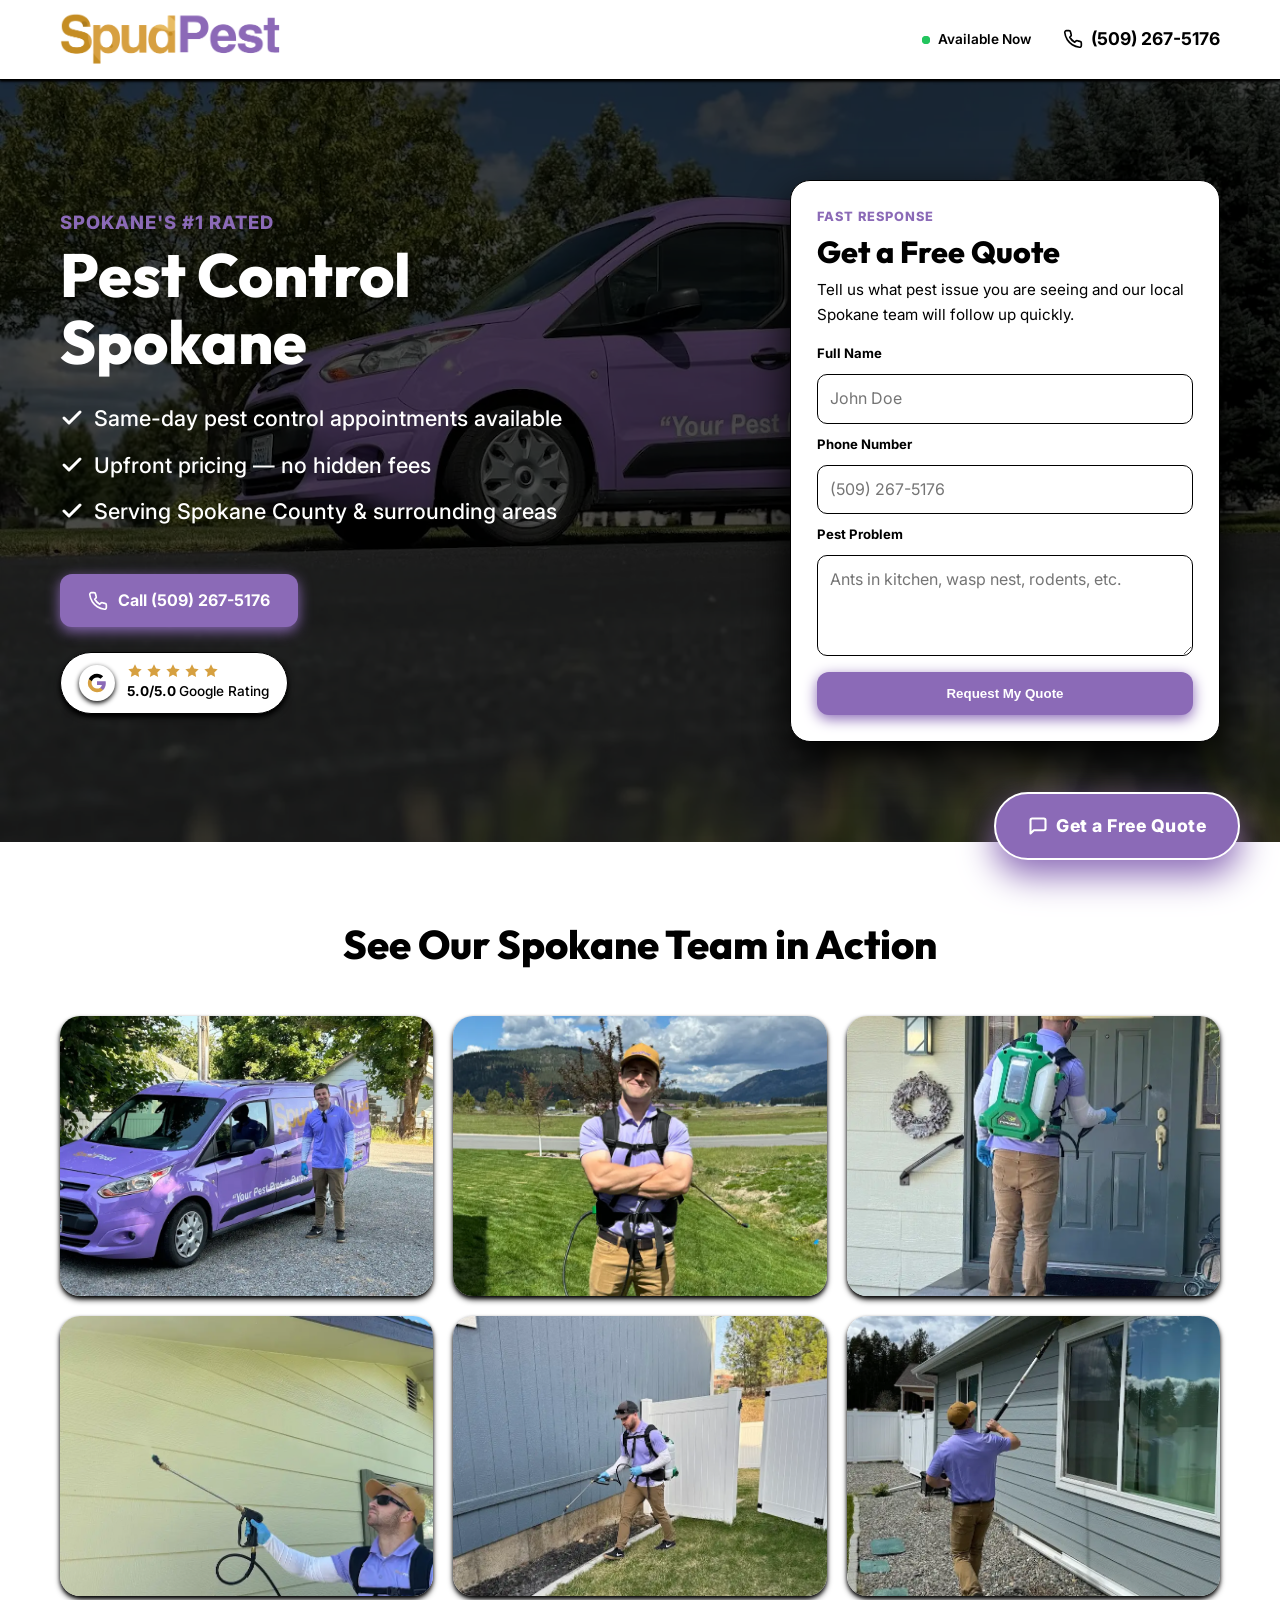
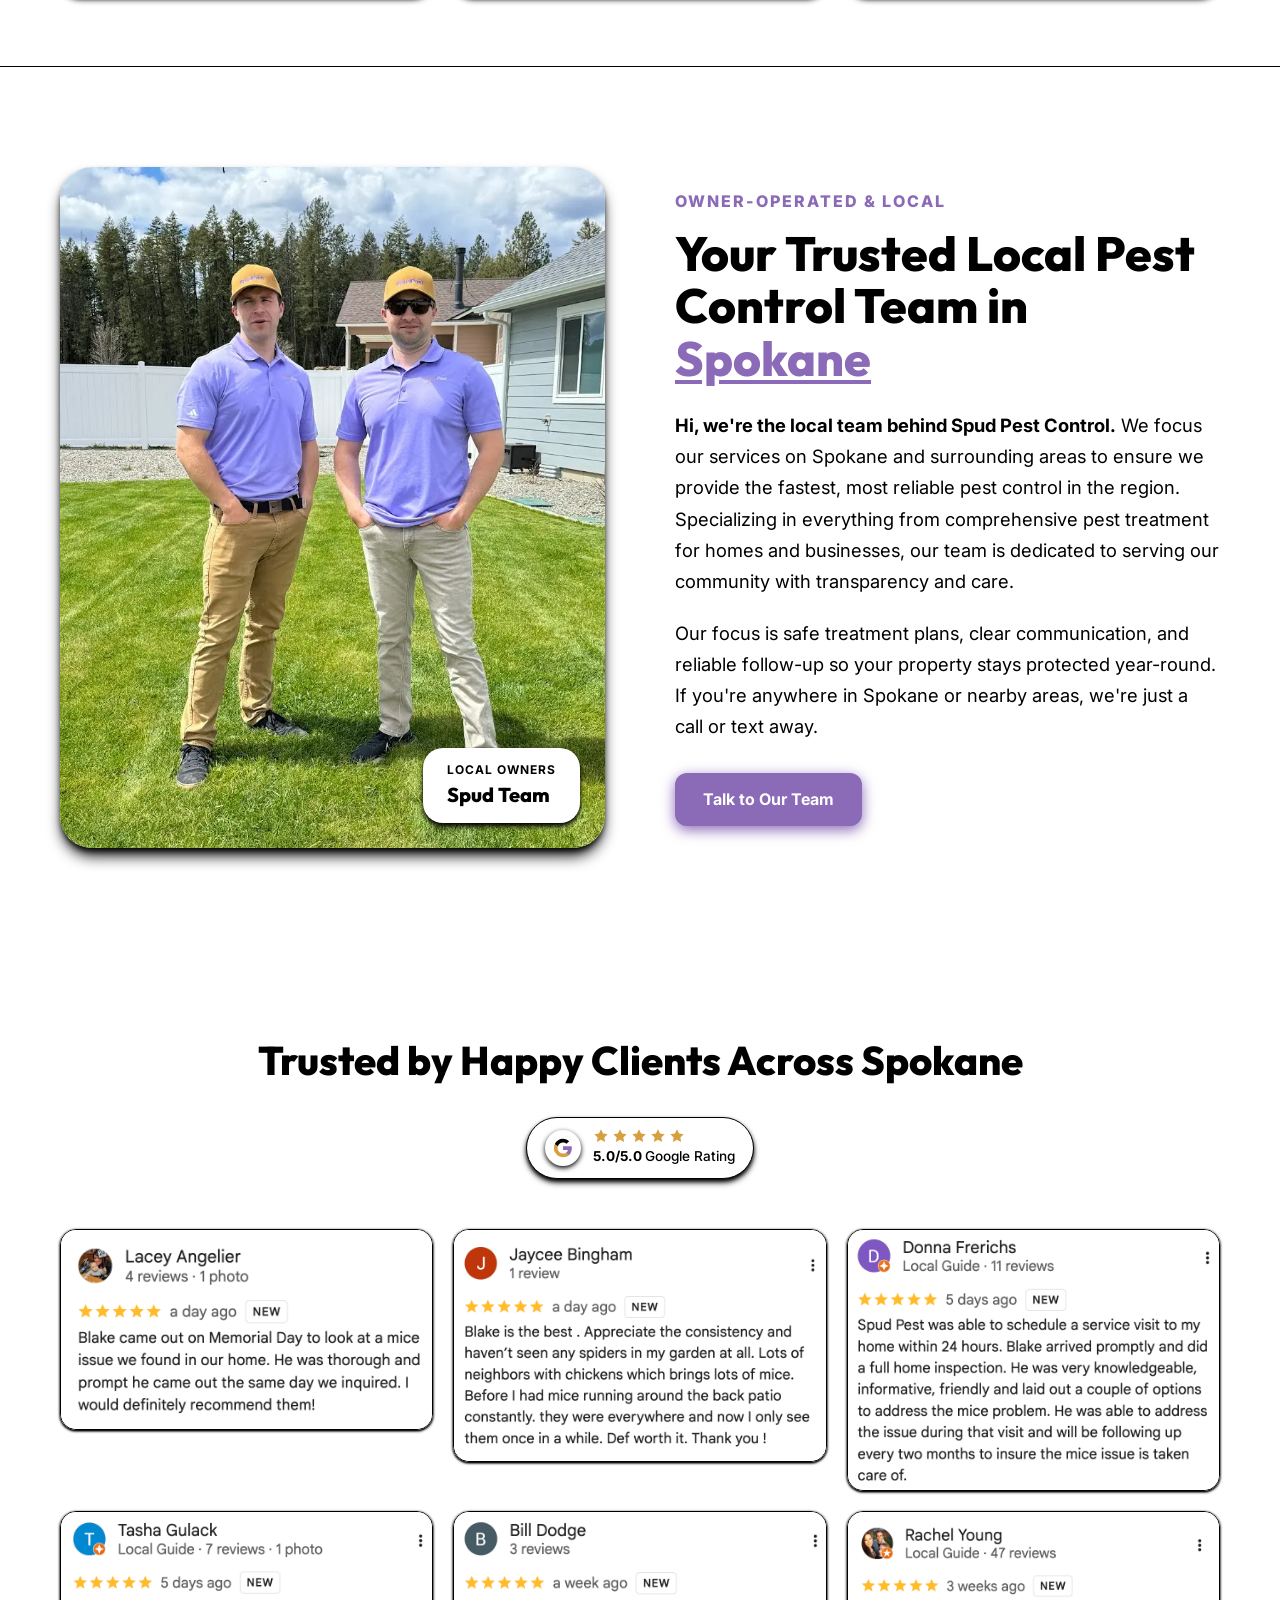
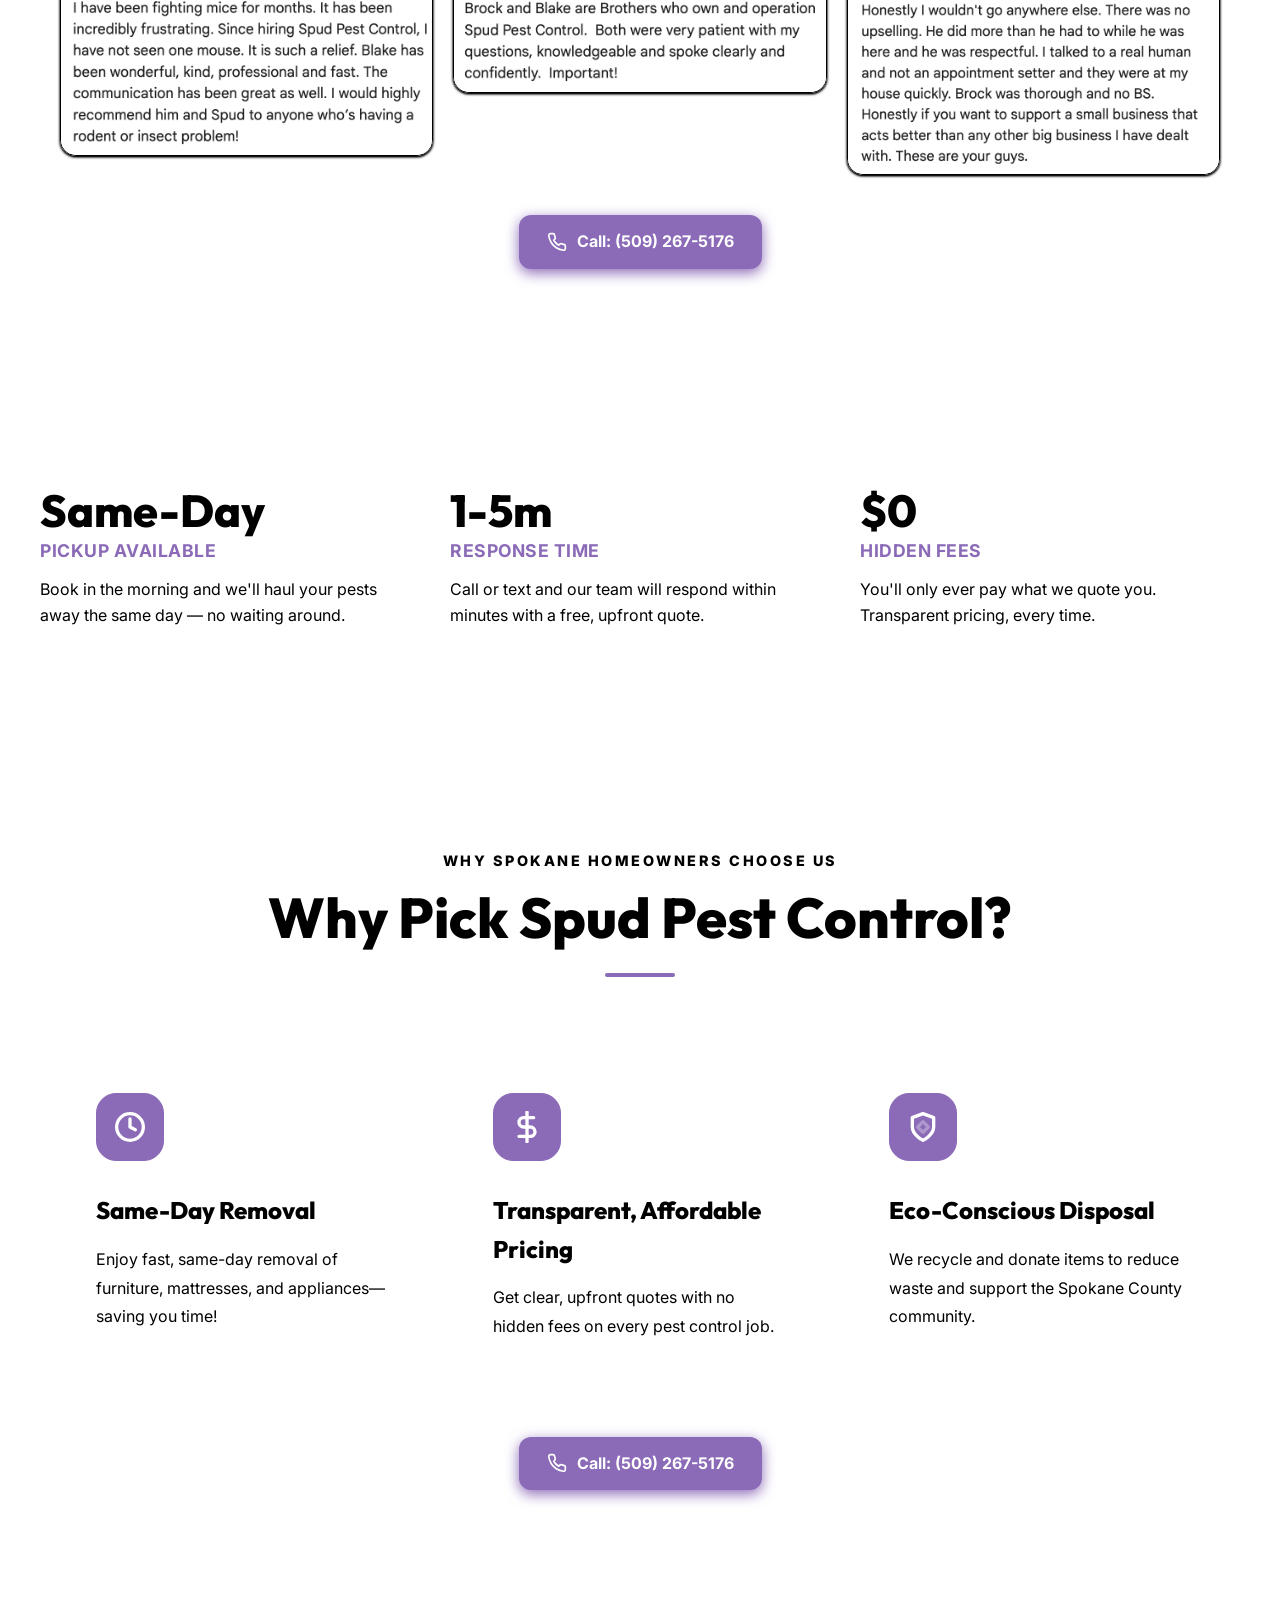
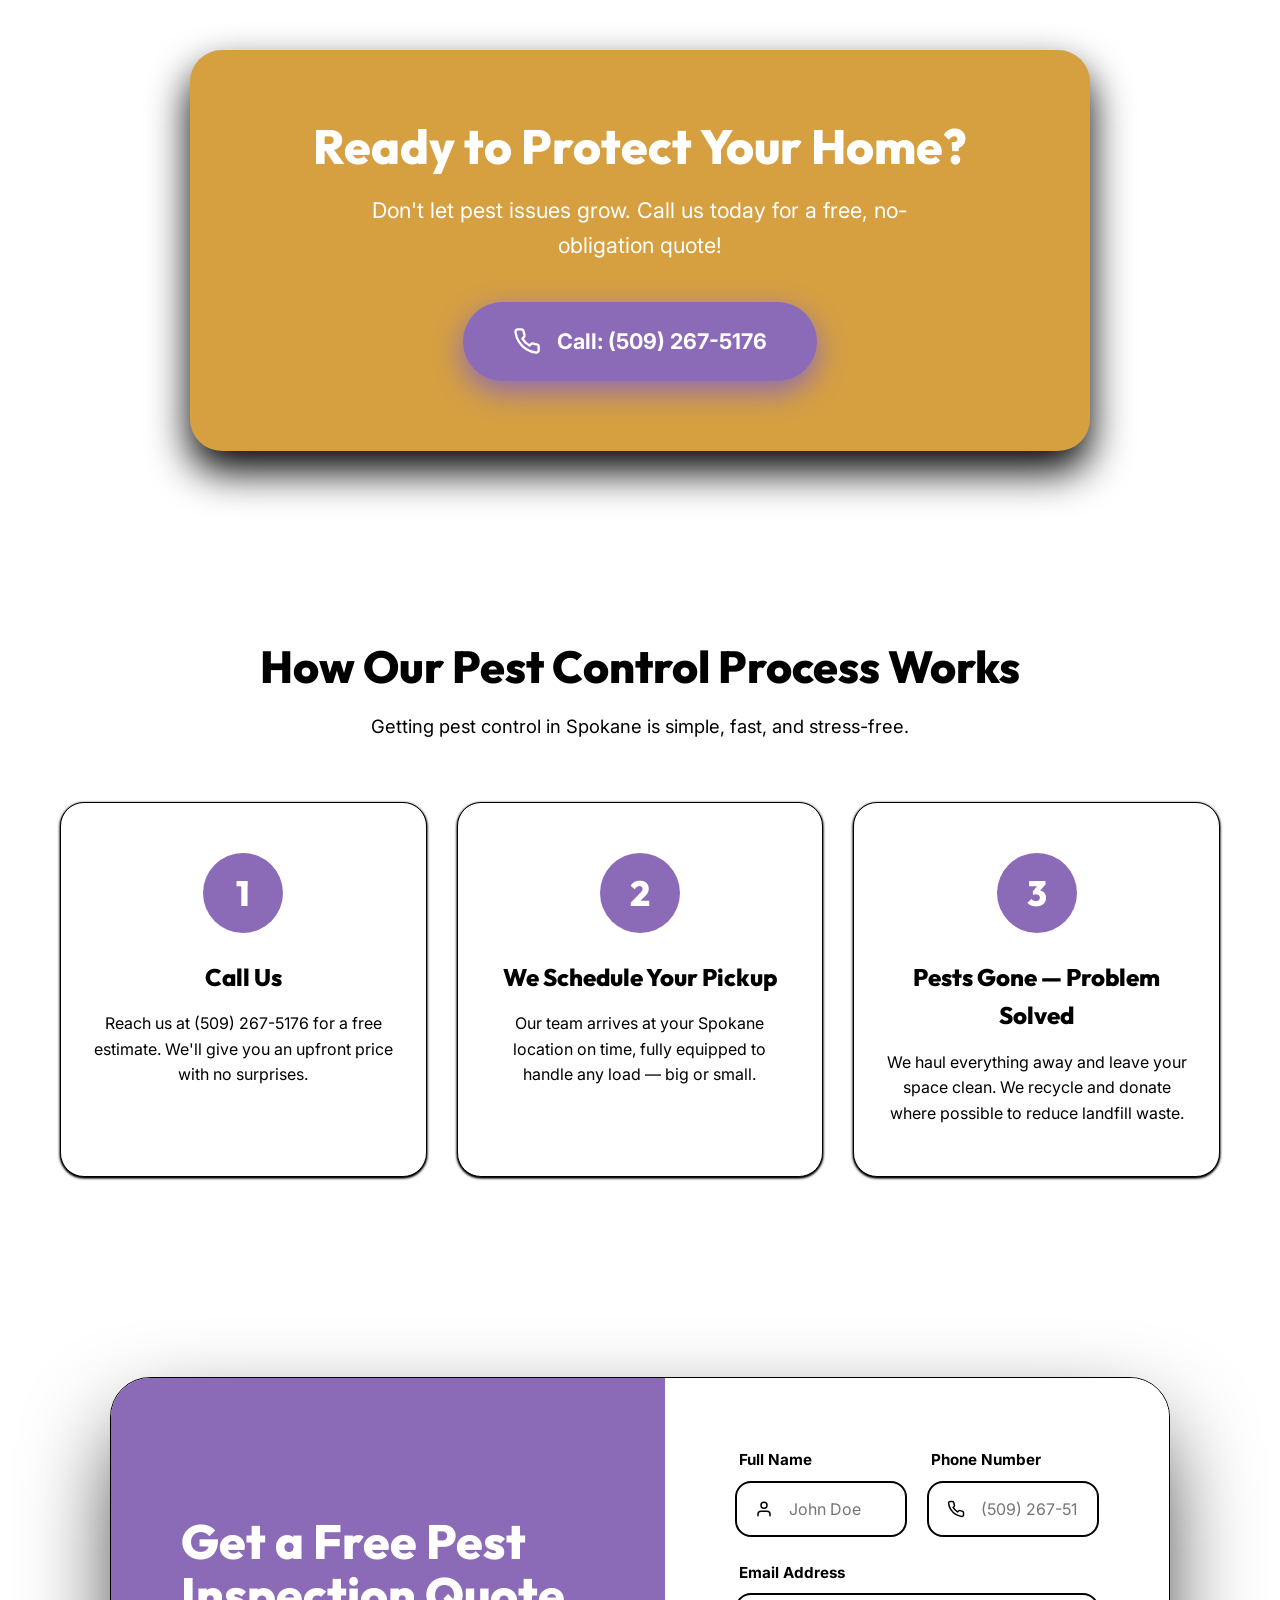
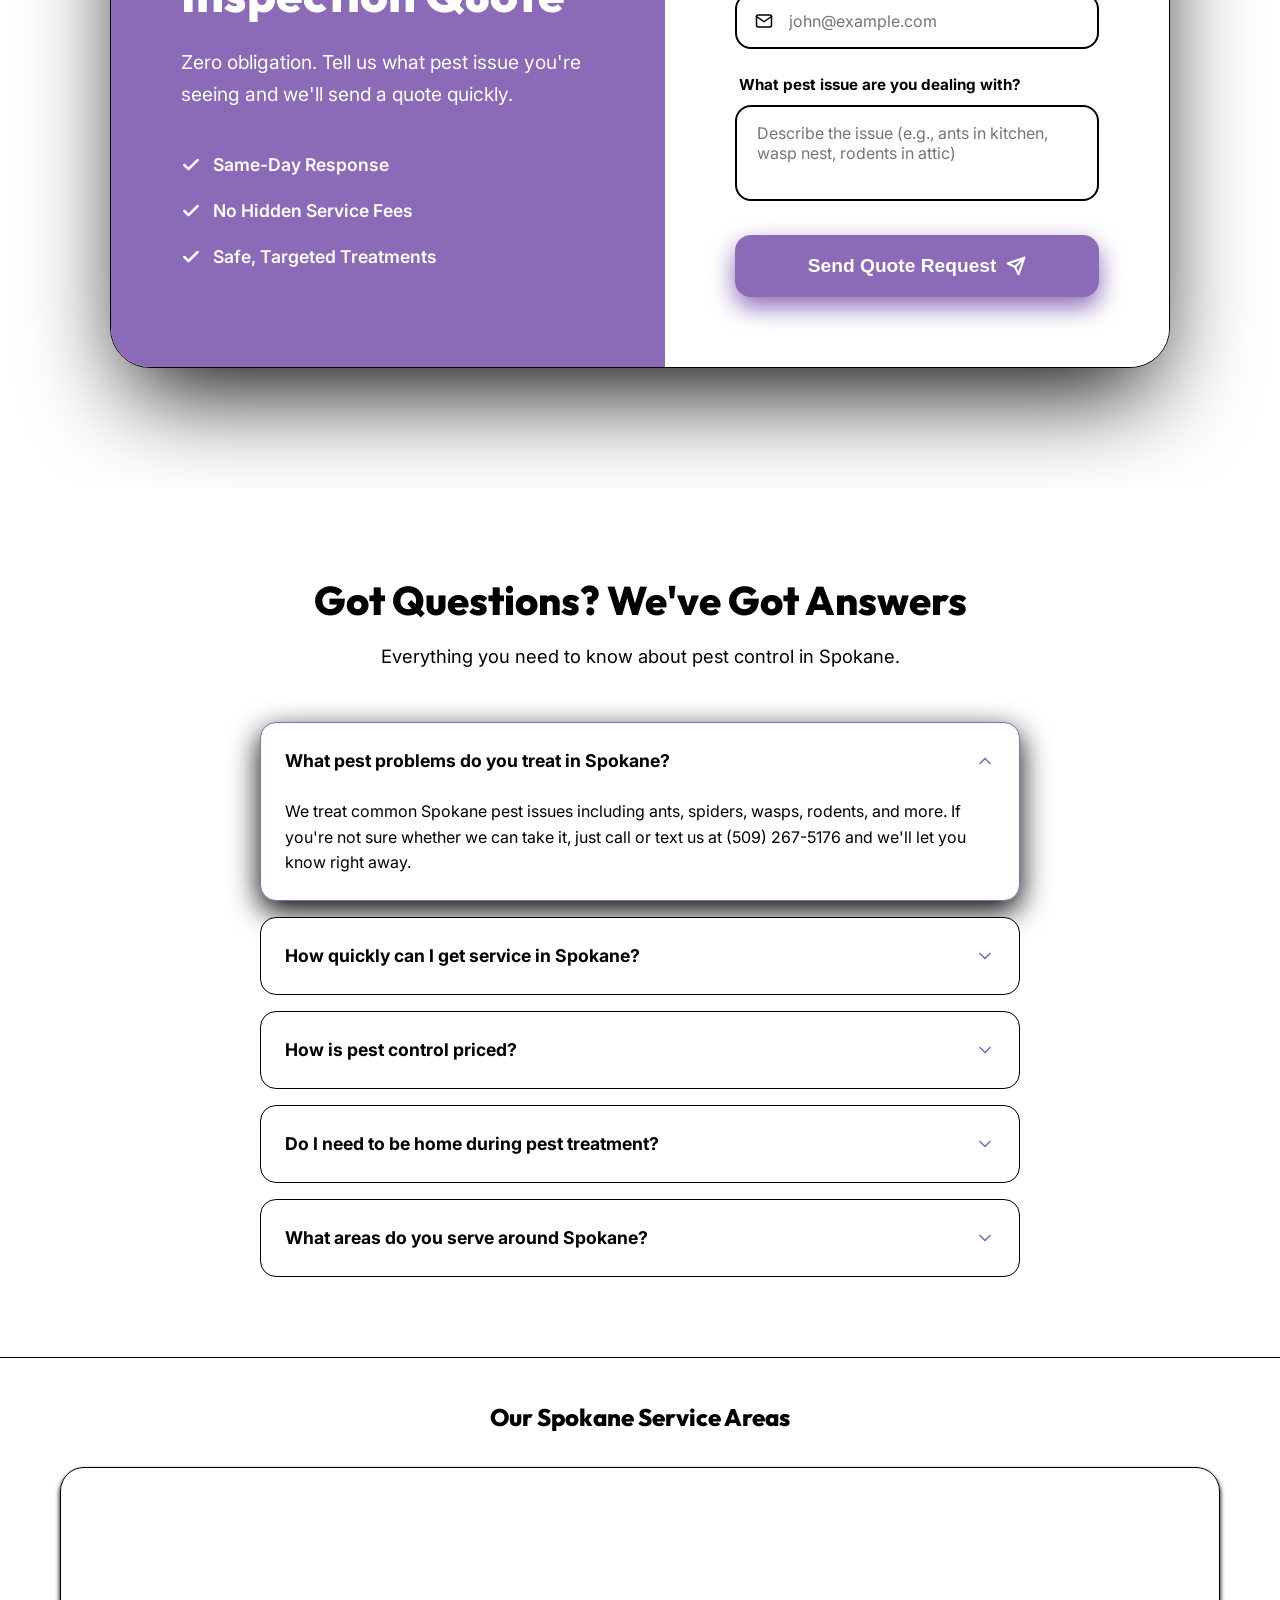
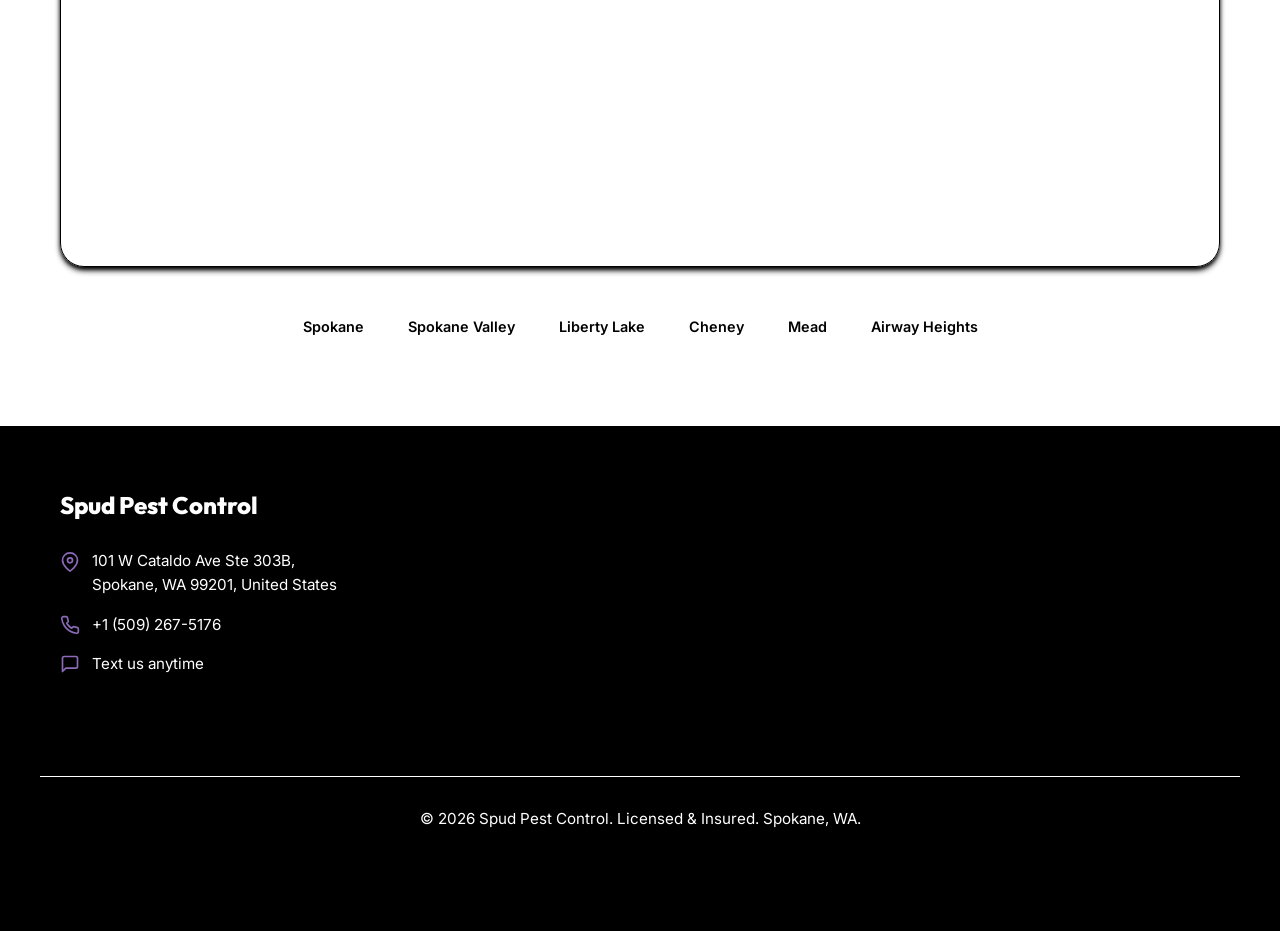
==== index.html @ bab0ab55 "Add desktop hero quote form and refine hero media visibility" ====
<!DOCTYPE html>
<html lang="en">

<head>
<meta charset="UTF-8">
    <meta name="viewport" content="width=device-width, initial-scale=1.0">
    <title>Pest Control Spokane | Same-Day Pickup | Spud Pest Control</title>
    <meta name="description"
        content="Spokane's top-rated pest control service. Spud Pest Control offers same-day pickup, upfront pricing, and eco-friendly disposal across Spokane County. Call or text (509) 267-5176 today!">
    <link rel="stylesheet" href="style.css">
    <link rel="preconnect" href="https://fonts.googleapis.com">
    <link rel="preconnect" href="https://fonts.gstatic.com" crossorigin>
    <link
        href="https://fonts.googleapis.com/css2?family=Inter:wght@400;500;600;700;800&family=Outfit:wght@400;600;700;800&display=swap"
        rel="stylesheet">
    <script type="application/ld+json">
    {
      "@context": "https://schema.org",
      "@type": "LocalBusiness",
      "name": "Spud Pest Control",
      "image": "placeholder.svg",
      "@id": "",
      "url": "https://example.com",
      "telephone": "+15092675176",
      "priceRange": "$$",
      "address": {
        "@type": "PostalAddress",
        "streetAddress": "Spokane Service Area",
        "addressLocality": "Spokane",
        "addressRegion": "WA",
        "postalCode": "99201",
        "addressCountry": "US"
      },
      "geo": {
        "@type": "GeoCoordinates",
        "latitude": 47.6588,
        "longitude": -117.4260
      },
      "openingHoursSpecification": {
        "@type": "OpeningHoursSpecification",
        "dayOfWeek": [
          "Monday",
          "Tuesday",
          "Wednesday",
          "Thursday",
          "Friday",
          "Saturday",
          "Sunday"
        ],
        "opens": "07:00",
        "closes": "21:00"
      },
      "sameAs": []
    }
    </script>
</head>

<body>
<!-- Sticky Header -->
    <header class="sticky-header">
        <div class="container header-content">
            <div class="logo">
                <img src="spudpest.png" alt="Spud Pest Control Logo" class="logo-img">
            </div>
            <div class="header-right">
                <div class="status-badge">
                    <span class="pulse-dot"></span>
                    Available Now
                </div>
                <a href="tel:5092675176" class="phone-link" id="header-call-link">
                    <svg class="phone-icon" viewBox="0 0 24 24" fill="none" stroke="currentColor" stroke-width="2"
                        stroke-linecap="round" stroke-linejoin="round">
                        <path
                            d="M22 16.92v3a2 2 0 0 1-2.18 2 19.79 19.79 0 0 1-8.63-3.07 19.5 19.5 0 0 1-6-6 19.79 19.79 0 0 1-3.07-8.67A2 2 0 0 1 4.11 2h3a2 2 0 0 1 2 1.72 12.84 12.84 0 0 0 .7 2.81 2 2 0 0 1-.45 2.11L8.09 9.91a16 16 0 0 0 6 6l1.27-1.27a2 2 0 0 1 2.11-.45 12.84 12.84 0 0 0 2.81.7A2 2 0 0 1 22 16.92z">
                        </path>
                    </svg>
                    (509) 267-5176
                </a>
            </div>
        </div>
    </header>

    <main>
        <!-- Hero Section -->
        <section class="hero-v2">
            <div class="hero-overlay"></div>
            <img src="spudpest9.webp" alt="Spud Pest Control service vehicle" class="hero-bg-img">
            <div class="container hero-container">
                <div class="hero-content">
                    <p style="color: var(--accent); font-weight: 800; font-size: 1.15rem; margin-bottom: 5px; text-transform: uppercase; letter-spacing: 1px;">Spokane's #1 Rated</p>
                    <h1 style="margin-top: 0;">Pest Control <span class="highlight">Spokane</span></h1>
                    <ul class="hero-subtext" style="list-style: none; padding: 0; text-align: left;">
                        <li style="display: flex; align-items: center; gap: 10px; margin-bottom: 12px; text-align: left;">
                            <svg width="24" height="24" viewBox="0 0 24 24" fill="none" stroke="#ffffff" stroke-width="3" stroke-linecap="round" stroke-linejoin="round" style="flex-shrink: 0;"><polyline points="20 6 9 17 4 12"></polyline></svg>
                            Same-day pest control appointments available
                        </li>
                        <li style="display: flex; align-items: center; gap: 10px; margin-bottom: 12px; text-align: left;">
                            <svg width="24" height="24" viewBox="0 0 24 24" fill="none" stroke="#ffffff" stroke-width="3" stroke-linecap="round" stroke-linejoin="round" style="flex-shrink: 0;"><polyline points="20 6 9 17 4 12"></polyline></svg>
                            Upfront pricing — no hidden fees
                        </li>
                        <li style="display: flex; align-items: center; gap: 10px; text-align: left;">
                            <svg width="24" height="24" viewBox="0 0 24 24" fill="none" stroke="#ffffff" stroke-width="3" stroke-linecap="round" stroke-linejoin="round" style="flex-shrink: 0;"><polyline points="20 6 9 17 4 12"></polyline></svg>
                            Serving Spokane County &amp; surrounding areas
                        </li>
                    </ul>

                    <!-- Dual CTA: Call + Text -->
                    <div class="hero-actions-container">
                        <a href="tel:5092675176" class="btn btn-primary btn-cta-main" id="hero-call-btn">
                            <svg class="phone-icon ring-animation" viewBox="0 0 24 24" fill="none" stroke="currentColor"
                                stroke-width="2" stroke-linecap="round" stroke-linejoin="round">
                                <path
                                    d="M22 16.92v3a2 2 0 0 1-2.18 2 19.79 19.79 0 0 1-8.63-3.07 19.5 19.5 0 0 1-6-6 19.79 19.79 0 0 1-3.07-8.67A2 2 0 0 1 4.11 2h3a2 2 0 0 1 2 1.72 12.84 12.84 0 0 0 .7 2.81 2 2 0 0 1-.45 2.11L8.09 9.91a16 16 0 0 0 6 6l1.27-1.27a2 2 0 0 1 2.11-.45 12.84 12.84 0 0 0 2.81.7A2 2 0 0 1 22 16.92z">
                                </path>
                            </svg>
                            Call (509) 267-5176
                        </a>
                    </div>

                    <div style="margin-top: 8px;">
                        <a href="https://maps.google.com/?q=Spokane,+WA" target="_blank" rel="noopener noreferrer" style="display: inline-flex; align-items: center; gap: 12px; background: #ffffff; padding: 10px 18px; border-radius: 50px; box-shadow: var(--shadow-md); border: 1px solid #000000; text-decoration: none; transition: transform 0.2s ease;">
                            <div style="width: 36px; height: 36px; background: #fff; border-radius: 50%; box-shadow: 0 2px 5px #000000; display: flex; align-items: center; justify-content: center; flex-shrink: 0;">
                                <svg width="20" height="20" viewBox="0 0 24 24">
                                  <path fill="#8b6ab7" d="M22.56 12.25c0-.78-.07-1.53-.2-2.25H12v4.26h5.92c-.26 1.37-1.04 2.53-2.21 3.31v2.77h3.57c2.08-1.92 3.28-4.74 3.28-8.09z"/>
                                  <path fill="#d6a040" d="M12 23c2.97 0 5.46-.98 7.28-2.66l-3.57-2.77c-.98.66-2.23 1.06-3.71 1.06-2.86 0-5.29-1.93-6.16-4.53H2.18v2.84C3.99 20.53 7.7 23 12 23z"/>
                                  <path fill="#d6a040" d="M5.84 14.09c-.22-.66-.35-1.36-.35-2.09s.13-1.43.35-2.09V7.07H2.18C1.43 8.55 1 10.22 1 12s.43 3.45 1.18 4.93l2.85-2.22.81-.62z"/>
                                  <path fill="#000000" d="M12 5.38c1.62 0 3.06.56 4.21 1.64l3.15-3.15C17.45 2.09 14.97 1 12 1 7.7 1 3.99 3.47 2.18 7.07l3.66 2.84c.87-2.6 3.3-4.53 6.16-4.53z"/>
                                </svg>
                            </div>
                            <div style="display: flex; flex-direction: column; align-items: flex-start; text-align: left;">
                                <div style="display: flex; gap: 3px; color: #d6a040;">
                                    <svg width="16" height="16" viewBox="0 0 24 24" fill="currentColor"><path d="M12 2L15.09 8.26L22 9.27L17 14.14L18.18 21.02L12 17.77L5.82 21.02L7 14.14L2 9.27L8.91 8.26L12 2Z"/></svg>
                                    <svg width="16" height="16" viewBox="0 0 24 24" fill="currentColor"><path d="M12 2L15.09 8.26L22 9.27L17 14.14L18.18 21.02L12 17.77L5.82 21.02L7 14.14L2 9.27L8.91 8.26L12 2Z"/></svg>
                                    <svg width="16" height="16" viewBox="0 0 24 24" fill="currentColor"><path d="M12 2L15.09 8.26L22 9.27L17 14.14L18.18 21.02L12 17.77L5.82 21.02L7 14.14L2 9.27L8.91 8.26L12 2Z"/></svg>
                                    <svg width="16" height="16" viewBox="0 0 24 24" fill="currentColor"><path d="M12 2L15.09 8.26L22 9.27L17 14.14L18.18 21.02L12 17.77L5.82 21.02L7 14.14L2 9.27L8.91 8.26L12 2Z"/></svg>
                                    <svg width="16" height="16" viewBox="0 0 24 24" fill="currentColor"><path d="M12 2L15.09 8.26L22 9.27L17 14.14L18.18 21.02L12 17.77L5.82 21.02L7 14.14L2 9.27L8.91 8.26L12 2Z"/></svg>
                                </div>
                                <span style="font-size: 0.85rem; font-weight: 700; color: var(--text-main); margin-top: 2px;">5.0/5.0 <span style="font-weight: 500; color: var(--text-light);">Google Rating</span></span>
                            </div>
                        </a>
                        
                        <!-- Desktop Hero Image Placeholder -->
                        <div class="desktop-hero-photo desktop-only">
                            <img src="spudpestguy.webp" alt="Spud Pest Control Team" class="desktop-hero-photo-img">
                        </div>

                        <!-- Mobile Truck Anim (Hero) -->
                        <div class="mobile-truck-anim-hero mobile-only truck-trigger">
                            <img src="spudpestguy.webp" alt="Spud Pest Control Truck" class="truck-img-hero">
                        </div>
                    </div>
                </div>
                <aside class="hero-form-panel desktop-only" aria-label="Get a free pest quote">
                    <div class="hero-form-card">
                        <p class="hero-form-kicker">Fast Response</p>
                        <h3>Get a Free Quote</h3>
                        <p class="hero-form-copy">Tell us what pest issue you are seeing and our local Spokane team will follow up quickly.</p>
                        <form data-netlify="true" name="hero-pest-control-quote" class="hero-quick-form">
                            <input type="hidden" name="form-name" value="hero-pest-control-quote">
                            <label for="hero-name">Full Name</label>
                            <input type="text" id="hero-name" name="name" required placeholder="John Doe">

                            <label for="hero-phone">Phone Number</label>
                            <input type="tel" id="hero-phone" name="phone" required placeholder="(509) 267-5176">

                            <label for="hero-needs">Pest Problem</label>
                            <textarea id="hero-needs" name="needs" rows="3" required placeholder="Ants in kitchen, wasp nest, rodents, etc."></textarea>

                            <button type="submit" class="btn btn-primary hero-form-submit">Request My Quote</button>
                        </form>
                    </div>
                </aside>
                </div>
            </div>
        </section>

        <!-- Photo Gallery Section -->
        <section class="team-gallery" style="background: var(--white); padding: 70px 0;">
            <div class="container">
                <div class="section-header" style="margin-bottom: 40px;">
                    <h2>See Our Spokane Team in Action</h2>
                </div>
                <div class="team-grid">
                    <div class="team-item">
                        <img src="spudpest10.webp" alt="Spud Pest Control Spokane" style="position: absolute; top: 0; left: 0; width: 100%; height: 100%; object-fit: cover;">
                    </div>
                    <div class="team-item">
                        <img src="spudpest11.webp" alt="Spud Pest Control Spokane" style="position: absolute; top: 0; left: 0; width: 100%; height: 100%; object-fit: cover;">
                    </div>
                    <div class="team-item">
                        <img src="spudpest3.webp" alt="Spud Pest Control Spokane" style="position: absolute; top: 0; left: 0; width: 100%; height: 100%; object-fit: cover;">
                    </div>
                    <div class="team-item">
                        <img src="spudpest4.webp" alt="Spud Pest Control Spokane" style="position: absolute; top: 0; left: 0; width: 100%; height: 100%; object-fit: cover;">
                    </div>
                    <div class="team-item">
                        <img src="spudpest2.webp" alt="Spud Pest Control Spokane" style="position: absolute; top: 0; left: 0; width: 100%; height: 100%; object-fit: cover;">
                    </div>
                    <div class="team-item">
                        <img src="spudpest6.webp" alt="Spud Pest Control Spokane" style="position: absolute; top: 0; left: 0; width: 100%; height: 100%; object-fit: cover;">
                    </div>
                </div>
            </div>
        </section>
        
        <!-- Meet the Owner Section -->
        <section class="owner-intro">
            <div class="container split-50">
                <div class="owner-image-box">
                    <img src="spudpest12.webp" alt="Local owners of Spud Pest Control Spokane" class="owner-img">
                    <div class="owner-badge">
                        <span class="badge-title">Local Owners</span>
                        <span class="badge-name">Spud Team</span>
                    </div>
                </div>
                <div class="owner-text-box">
                    <p class="owner-subtitle">Owner-Operated & Local</p>
                    <h2 class="owner-title">Your Trusted Local Pest Control Team in <span class="highlight">Spokane</span></h2>
                    <div class="owner-blurb">
                        <p><strong>Hi, we're the local team behind Spud Pest Control.</strong> We focus our services on Spokane and surrounding areas to ensure we provide the fastest, most reliable pest control in the region. Specializing in everything from comprehensive pest treatment for homes and businesses, our team is dedicated to serving our community with transparency and care.</p>
                        <p>Our focus is safe treatment plans, clear communication, and reliable follow-up so your property stays protected year-round. If you're anywhere in Spokane or nearby areas, we're just a call or text away.</p>
                    </div>
                    <div class="owner-cta">
                        <a href="tel:5092675176" class="btn btn-primary">Talk to Our Team</a>
                    </div>
                </div>
            </div>
        </section>

        <!-- Reviews Section -->
        <section id="reviews" class="reviews">
            <div class="container">
                <div class="section-header" style="display: flex; flex-direction: column; align-items: center;">
                    <h2>Trusted by Happy Clients Across Spokane</h2>
                    <a href="https://maps.google.com/?q=Spokane,+WA" target="_blank" rel="noopener noreferrer" style="display: inline-flex; align-items: center; gap: 12px; background: #ffffff; padding: 10px 18px; border-radius: 50px; box-shadow: var(--shadow-md); border: 1px solid #000000; margin-top: 15px; text-decoration: none;">
                        <div style="width: 36px; height: 36px; background: #fff; border-radius: 50%; box-shadow: 0 2px 5px #000000; display: flex; align-items: center; justify-content: center; flex-shrink: 0;">
                            <svg width="20" height="20" viewBox="0 0 24 24">
                              <path fill="#8b6ab7" d="M22.56 12.25c0-.78-.07-1.53-.2-2.25H12v4.26h5.92c-.26 1.37-1.04 2.53-2.21 3.31v2.77h3.57c2.08-1.92 3.28-4.74 3.28-8.09z"/>
                              <path fill="#d6a040" d="M12 23c2.97 0 5.46-.98 7.28-2.66l-3.57-2.77c-.98.66-2.23 1.06-3.71 1.06-2.86 0-5.29-1.93-6.16-4.53H2.18v2.84C3.99 20.53 7.7 23 12 23z"/>
                              <path fill="#d6a040" d="M5.84 14.09c-.22-.66-.35-1.36-.35-2.09s.13-1.43.35-2.09V7.07H2.18C1.43 8.55 1 10.22 1 12s.43 3.45 1.18 4.93l2.85-2.22.81-.62z"/>
                              <path fill="#000000" d="M12 5.38c1.62 0 3.06.56 4.21 1.64l3.15-3.15C17.45 2.09 14.97 1 12 1 7.7 1 3.99 3.47 2.18 7.07l3.66 2.84c.87-2.6 3.3-4.53 6.16-4.53z"/>
                            </svg>
                        </div>
                        <div style="display: flex; flex-direction: column; align-items: flex-start; text-align: left;">
                            <div style="display: flex; gap: 3px; color: #d6a040;">
                                <svg width="16" height="16" viewBox="0 0 24 24" fill="currentColor"><path d="M12 2L15.09 8.26L22 9.27L17 14.14L18.18 21.02L12 17.77L5.82 21.02L7 14.14L2 9.27L8.91 8.26L12 2Z"/></svg>
                                <svg width="16" height="16" viewBox="0 0 24 24" fill="currentColor"><path d="M12 2L15.09 8.26L22 9.27L17 14.14L18.18 21.02L12 17.77L5.82 21.02L7 14.14L2 9.27L8.91 8.26L12 2Z"/></svg>
                                <svg width="16" height="16" viewBox="0 0 24 24" fill="currentColor"><path d="M12 2L15.09 8.26L22 9.27L17 14.14L18.18 21.02L12 17.77L5.82 21.02L7 14.14L2 9.27L8.91 8.26L12 2Z"/></svg>
                                <svg width="16" height="16" viewBox="0 0 24 24" fill="currentColor"><path d="M12 2L15.09 8.26L22 9.27L17 14.14L18.18 21.02L12 17.77L5.82 21.02L7 14.14L2 9.27L8.91 8.26L12 2Z"/></svg>
                                <svg width="16" height="16" viewBox="0 0 24 24" fill="currentColor"><path d="M12 2L15.09 8.26L22 9.27L17 14.14L18.18 21.02L12 17.77L5.82 21.02L7 14.14L2 9.27L8.91 8.26L12 2Z"/></svg>
                            </div>
                            <span style="font-size: 0.85rem; font-weight: 700; color: var(--text-main); margin-top: 2px;">5.0/5.0 <span style="font-weight: 500; color: var(--text-light);">Google Rating</span></span>
                        </div>
                    </a>
                </div>

                <!-- Review Images Grid -->
                <div class="reviews-grid-v2">
                    <a href="https://maps.google.com/?q=Spokane,+WA" target="_blank" rel="noopener noreferrer">
                        <img src="review-spud-1.png" alt="Spud Pest Control Google Review" class="review-img-v2">
                    </a>
                    <a href="https://maps.google.com/?q=Spokane,+WA" target="_blank" rel="noopener noreferrer">
                        <img src="review-spud-2.png" alt="Spud Pest Control Google Review" class="review-img-v2">
                    </a>
                    <a href="https://maps.google.com/?q=Spokane,+WA" target="_blank" rel="noopener noreferrer">
                        <img src="review-spud-3.png" alt="Spud Pest Control Google Review" class="review-img-v2">
                    </a>
                    <a href="https://maps.google.com/?q=Spokane,+WA" target="_blank" rel="noopener noreferrer">
                        <img src="review-spud-4.png" alt="Spud Pest Control Google Review" class="review-img-v2">
                    </a>
                    <a href="https://maps.google.com/?q=Spokane,+WA" target="_blank" rel="noopener noreferrer">
                        <img src="review-spud-5.png" alt="Spud Pest Control Google Review" class="review-img-v2">
                    </a>
                    <a href="https://maps.google.com/?q=Spokane,+WA" target="_blank" rel="noopener noreferrer">
                        <img src="review-spud-6.png" alt="Spud Pest Control Google Review" class="review-img-v2">
                    </a>
                </div>



                <!-- Reviews CTA -->
                <div style="display: flex; flex-wrap: wrap; justify-content: center; gap: 14px; margin-top: 40px; margin-bottom: 20px;">
                    <a href="tel:5092675176" class="btn btn-primary" id="reviews-call-btn">
                        <svg class="phone-icon ring-animation" viewBox="0 0 24 24" fill="none" stroke="currentColor"
                            stroke-width="2" stroke-linecap="round" stroke-linejoin="round">
                            <path
                                d="M22 16.92v3a2 2 0 0 1-2.18 2 19.79 19.79 0 0 1-8.63-3.07 19.5 19.5 0 0 1-6-6 19.79 19.79 0 0 1-3.07-8.67A2 2 0 0 1 4.11 2h3a2 2 0 0 1 2 1.72 12.84 12.84 0 0 0 .7 2.81 2 2 0 0 1-.45 2.11L8.09 9.91a16 16 0 0 0 6 6l1.27-1.27a2 2 0 0 1 2.11-.45 12.84 12.84 0 0 0 2.81.7A2 2 0 0 1 22 16.92z">
                            </path>
                        </svg>
                        Call: (509) 267-5176
                    </a>
                </div>
            </div>
        </section>

        <!-- Stats Section -->
        <section class="stats">
            <div class="container stats-row-v2">
                <div class="stat-item-v2">
                    <div class="stat-main">
                        <div class="stat-value">Same-Day</div>
                        <div class="stat-label">Pickup Available</div>
                    </div>
                    <p class="stat-desc">Book in the morning and we'll haul your pests away the same day — no waiting around.</p>
                </div>
                <div class="stat-item-v2">
                    <div class="stat-main">
                        <div class="stat-value">1-5m</div>
                        <div class="stat-label">Response Time</div>
                    </div>
                    <p class="stat-desc">Call or text and our team will respond within minutes with a free, upfront quote.</p>
                </div>
                <div class="stat-item-v2">
                    <div class="stat-main">
                        <div class="stat-value">$0</div>
                        <div class="stat-label">Hidden Fees</div>
                    </div>
                    <p class="stat-desc">You'll only ever pay what we quote you. Transparent pricing, every time.</p>
                </div>
            </div>
        </section>

        <!-- Why Pick Spud Pest Control Section -->
        <section class="why-pick-v3">
            <!-- Decorative animated blobs -->
            <div class="blob-1"></div>
            <div class="blob-2"></div>

            <div class="container" style="position: relative; z-index: 2;">
                <!-- Header -->
                <div class="section-header-v3">
                    <p class="subtitle-v3">Why Spokane Homeowners Choose Us</p>
                    <h2 class="title-v3">Why Pick <span class="highlight-v3">Spud Pest Control</span>?</h2>
                    <div class="divider-v3"></div>
                </div>

                <!-- 4-Widget Grid -->
                <div class="feature-grid-v3">

                    <!-- Card 1: Same-Day -->
                    <div class="feature-card-v3 reveal">
                        <div class="icon-box-v3">
                            <svg width="32" height="32" viewBox="0 0 24 24" fill="none" stroke="#ffffff" stroke-width="2.5" stroke-linecap="round" stroke-linejoin="round">
                                <circle cx="12" cy="12" r="10"/><polyline points="12 6 12 12 16 14"/>
                            </svg>
                        </div>
                        <h3 class="card-title-v3">Same-Day Removal</h3>
                        <p class="card-text-v3">Enjoy fast, same-day removal of furniture, mattresses, and appliances—saving you time!</p>

                    </div>

                    <!-- Card 2: Pricing -->
                    <div class="feature-card-v3 reveal" style="transition-delay: 0.1s;">
                        <div class="icon-box-v3">
                            <svg width="32" height="32" viewBox="0 0 24 24" fill="none" stroke="#ffffff" stroke-width="2.5" stroke-linecap="round" stroke-linejoin="round">
                                <line x1="12" y1="1" x2="12" y2="23"/><path d="M17 5H9.5a3.5 3.5 0 0 0 0 7h5a3.5 3.5 0 0 1 0 7H6"/>
                            </svg>
                        </div>
                        <h3 class="card-title-v3">Transparent, Affordable Pricing</h3>
                        <p class="card-text-v3">Get clear, upfront quotes with no hidden fees on every pest control job.</p>

                    </div>

                    <!-- Card 3: Eco -->
                    <div class="feature-card-v3 reveal" style="transition-delay: 0.2s;">
                        <div class="icon-box-v3">
                            <svg width="32" height="32" viewBox="0 0 24 24" fill="none" stroke="#ffffff" stroke-width="2.5" stroke-linecap="round" stroke-linejoin="round">
                                <path d="M12 22s8-4 8-10V5l-8-3-8 3v7c0 6 8 10 8 10z"/>
                                <path d="M12 8l-4 4 4 4 4-4-4-4z" opacity="0.3"/>
                            </svg>
                        </div>
                        <h3 class="card-title-v3">Eco-Conscious Disposal</h3>
                        <p class="card-text-v3">We recycle and donate items to reduce waste and support the Spokane County community.</p>

                    </div>

                </div>

                <!-- Why Pick CTA -->
                <div style="display: flex; flex-wrap: wrap; justify-content: center; gap: 14px; margin-top: 50px;">
                    <a href="tel:5092675176" class="btn btn-primary" id="why-pick-call-btn">
                        <svg class="phone-icon ring-animation" viewBox="0 0 24 24" fill="none" stroke="currentColor"
                            stroke-width="2" stroke-linecap="round" stroke-linejoin="round">
                            <path
                                d="M22 16.92v3a2 2 0 0 1-2.18 2 19.79 19.79 0 0 1-8.63-3.07 19.5 19.5 0 0 1-6-6 19.79 19.79 0 0 1-3.07-8.67A2 2 0 0 1 4.11 2h3a2 2 0 0 1 2 1.72 12.84 12.84 0 0 0 .7 2.81 2 2 0 0 1-.45 2.11L8.09 9.91a16 16 0 0 0 6 6l1.27-1.27a2 2 0 0 1 2.11-.45 12.84 12.84 0 0 0 2.81.7A2 2 0 0 1 22 16.92z">
                            </path>
                        </svg>
                        Call: (509) 267-5176
                    </a>
                </div>
            </div>
        </section>

        <!-- Final CTA -->

        <section class="final-cta" style="padding: 60px 20px 100px;">
            <div class="container" style="background: #d6a040; border-radius: 32px; padding: 70px 30px; text-align: center; box-shadow: 0 20px 40px #000000; position: relative; overflow: hidden; max-width: 900px; margin: 0 auto;">
                
                <h2 style="color: var(--white); position: relative; z-index: 2; line-height: 1.1;">Ready to Protect Your Home?</h2>
                <p style="color: #ffffff; position: relative; z-index: 2; max-width: 600px; margin: 0 auto 40px auto; font-size: 1.35rem;">Don't let pest issues grow. Call us today for a free, no-obligation quote!</p>
                
                <div style="position: relative; z-index: 2; display: flex; flex-wrap: wrap; align-items: center; justify-content: center; gap: 16px;">
                    <a href="tel:5092675176" class="btn btn-primary btn-large" id="final-call-btn" style="padding: 22px 50px; border-radius: 50px; display: inline-flex; align-items: center; gap: 16px; box-shadow: 0 10px 30px #8b6ab7; font-size: 1.35rem;">
                        <svg class="phone-icon ring-animation" viewBox="0 0 24 24" fill="none" stroke="currentColor"
                            stroke-width="2" stroke-linecap="round" stroke-linejoin="round" style="width: 28px; height: 28px;">
                            <path
                                d="M22 16.92v3a2 2 0 0 1-2.18 2 19.79 19.79 0 0 1-8.63-3.07 19.5 19.5 0 0 1-6-6 19.79 19.79 0 0 1-3.07-8.67A2 2 0 0 1 4.11 2h3a2 2 0 0 1 2 1.72 12.84 12.84 0 0 0 .7 2.81 2 2 0 0 1-.45 2.11L8.09 9.91a16 16 0 0 0 6 6l1.27-1.27a2 2 0 0 1 2.11-.45 12.84 12.84 0 0 0 2.81.7A2 2 0 0 1 22 16.92z">
                            </path>
                        </svg>
                        Call: (509) 267-5176
                    </a>
                    </div>
                </div>
            </div>
        </section>

        <!-- Our Process Section -->
        <section class="process" style="padding: 80px 0; background: var(--bg-light);">
            <div class="container">
                <div class="section-header" style="text-align: center; margin-bottom: 60px;">
                    <h2 style="font-size: 2.8rem; color: var(--primary);">How Our Pest Control Process Works</h2>
                    <p style="color: var(--text-light); font-size: 1.15rem; max-width: 600px; margin: 10px auto 0;">Getting pest control in Spokane is simple, fast, and stress-free.</p>
                </div>
                
                <div style="display: grid; grid-template-columns: repeat(auto-fit, minmax(300px, 1fr)); gap: 30px; position: relative;">
                    <!-- Process Step 1 -->
                    <div style="background: var(--white); padding: 50px 30px; border-radius: 24px; text-align: center; box-shadow: var(--shadow-sm); border: 1px solid #000000; transition: transform 0.3s ease;">
                        <div style="width: 80px; height: 80px; background: #8b6ab7; color: #ffffff; border-radius: 50%; display: flex; align-items: center; justify-content: center; font-size: 2.2rem; margin: 0 auto 25px; font-weight: 800; font-family: 'Outfit', sans-serif;">1</div>
                        <h3 style="font-size: 1.5rem; margin-bottom: 15px; color: var(--primary);">Call Us</h3>
                        <p style="color: var(--text-light); line-height: 1.6;">Reach us at (509) 267-5176 for a free estimate. We'll give you an upfront price with no surprises.</p>
                    </div>
                    
                    <!-- Process Step 2 -->
                    <div style="background: var(--white); padding: 50px 30px; border-radius: 24px; text-align: center; box-shadow: var(--shadow-sm); border: 1px solid #000000; transition: transform 0.3s ease;">
                        <div style="width: 80px; height: 80px; background: #8b6ab7; color: #ffffff; border-radius: 50%; display: flex; align-items: center; justify-content: center; font-size: 2.2rem; margin: 0 auto 25px; font-weight: 800; font-family: 'Outfit', sans-serif;">2</div>
                        <h3 style="font-size: 1.5rem; margin-bottom: 15px; color: var(--primary);">We Schedule Your Pickup</h3>
                        <p style="color: var(--text-light); line-height: 1.6;">Our team arrives at your Spokane location on time, fully equipped to handle any load — big or small.</p>
                    </div>
                    
                    <!-- Process Step 3 -->
                    <div style="background: var(--white); padding: 50px 30px; border-radius: 24px; text-align: center; box-shadow: var(--shadow-sm); border: 1px solid #000000; transition: transform 0.3s ease;">
                        <div style="width: 80px; height: 80px; background: #8b6ab7; color: #ffffff; border-radius: 50%; display: flex; align-items: center; justify-content: center; font-size: 2.2rem; margin: 0 auto 25px; font-weight: 800; font-family: 'Outfit', sans-serif;">3</div>
                        <h3 style="font-size: 1.5rem; margin-bottom: 15px; color: var(--primary);">Pests Gone — Problem Solved</h3>
                        <p style="color: var(--text-light); line-height: 1.6;">We haul everything away and leave your space clean. We recycle and donate where possible to reduce landfill waste.</p>
                    </div>
                </div>
            </div>
        </section>

        <!-- Quote Form Section -->
        <section id="quote-form" class="quote-form-section-v2">
            <div class="container container-medium">
                <div class="form-wrapper-v2">
                    <div class="form-grid-v2">
                        <!-- Form Content -->
                        <div class="form-content-v2">
                            <span class="form-tag">Fast & Easy</span>
                            <h2 class="form-title">Get a Free <span class="highlight">Pest Inspection Quote</span></h2>
                            <p class="form-description">Zero obligation. Tell us what pest issue you're seeing and we'll send a quote quickly.</p>
                            
                            <ul class="form-perks">
                                <li>
                                    <svg width="20" height="20" viewBox="0 0 24 24" fill="none" stroke="#ffffff" stroke-width="3" stroke-linecap="round" stroke-linejoin="round"><polyline points="20 6 9 17 4 12"></polyline></svg>
                                    Same-Day Response
                                </li>
                                <li>
                                    <svg width="20" height="20" viewBox="0 0 24 24" fill="none" stroke="#ffffff" stroke-width="3" stroke-linecap="round" stroke-linejoin="round"><polyline points="20 6 9 17 4 12"></polyline></svg>
                                    No Hidden Service Fees
                                </li>
                                <li>
                                    <svg width="20" height="20" viewBox="0 0 24 24" fill="none" stroke="#ffffff" stroke-width="3" stroke-linecap="round" stroke-linejoin="round"><polyline points="20 6 9 17 4 12"></polyline></svg>
                                    Safe, Targeted Treatments
                                </li>
                            </ul>
                        </div>

                        <!-- Actual Form -->
                        <div class="form-container-v2">
                            <form id="lead-form" data-netlify="true" name="pest-control-quote" class="premium-form">
                                <input type="hidden" name="form-name" value="pest-control-quote">
                                <div class="input-row">
                                    <div class="input-field">
                                        <label for="name">Full Name</label>
                                        <div class="input-wrapper">
                                            <svg class="input-icon" width="18" height="18" viewBox="0 0 24 24" fill="none" stroke="currentColor" stroke-width="2" stroke-linecap="round" stroke-linejoin="round"><path d="M20 21v-2a4 4 0 0 0-4-4H8a4 4 0 0 0-4 4v2"></path><circle cx="12" cy="7" r="4"></circle></svg>
                                            <input type="text" id="name" name="name" required placeholder="John Doe">
                                        </div>
                                    </div>
                                    <div class="input-field">
                                        <label for="phone">Phone Number</label>
                                        <div class="input-wrapper">
                                            <svg class="input-icon" width="18" height="18" viewBox="0 0 24 24" fill="none" stroke="currentColor" stroke-width="2" stroke-linecap="round" stroke-linejoin="round"><path d="M22 16.92v3a2 2 0 0 1-2.18 2 19.79 19.79 0 0 1-8.63-3.07 19.5 19.5 0 0 1-6-6 19.79 19.79 0 0 1-3.07-8.67A2 2 0 0 1 4.11 2h3a2 2 0 0 1 2 1.72 12.84 12.84 0 0 0 .7 2.81 2 2 0 0 1-.45 2.11L8.09 9.91a16 16 0 0 0 6 6l1.27-1.27a2 2 0 0 1 2.11-.45 12.84 12.84 0 0 0 2.81.7A2 2 0 0 1 22 16.92z"></path></svg>
                                            <input type="tel" id="phone" name="phone" required placeholder="(509) 267-5176">
                                        </div>
                                    </div>
                                </div>
                                <div class="input-field">
                                    <label for="email">Email Address</label>
                                    <div class="input-wrapper">
                                        <svg class="input-icon" width="18" height="18" viewBox="0 0 24 24" fill="none" stroke="currentColor" stroke-width="2" stroke-linecap="round" stroke-linejoin="round"><path d="M4 4h16c1.1 0 2 .9 2 2v12c0 1.1-.9 2-2 2H4c-1.1 0-2-.9-2-2V6c0-1.1.9-2 2-2z"></path><polyline points="22,6 12,13 2,6"></polyline></svg>
                                        <input type="email" id="email" name="email" required placeholder="john@example.com">
                                    </div>
                                </div>
                                <div class="input-field">
                                    <label for="needs">What pest issue are you dealing with?</label>
                                    <div class="input-wrapper">
                                        <textarea id="needs" name="needs" rows="3" required placeholder="Describe the issue (e.g., ants in kitchen, wasp nest, rodents in attic)"></textarea>
                                    </div>
                                </div>
                                <button type="submit" class="btn btn-primary submit-btn-v2">
                                    <span>Send Quote Request</span>
                                    <svg width="20" height="20" viewBox="0 0 24 24" fill="none" stroke="currentColor" stroke-width="2.5" stroke-linecap="round" stroke-linejoin="round"><line x1="22" y1="2" x2="11" y2="13"></line><polygon points="22 2 15 22 11 13 2 9 22 2"></polygon></svg>
                                </button>
                            </form>
                        </div>
                    </div>
                </div>
            </div>
        </section>

        <!-- Success Modal -->
        <div id="success-modal" class="modal">
            <div class="modal-content">
                <div class="modal-header">
                    <span class="close-modal">&times;</span>
                </div>
                <div class="modal-body" style="text-align: center; padding: 20px 10px 40px;">
                    <div class="success-icon">✓</div>
                    <h3 style="font-size: 2rem; color: var(--primary); margin-bottom: 15px;">Request Received!</h3>
                    <p style="font-size: 1.15rem; color: var(--text-light); line-height: 1.6; max-width: 400px; margin: 0 auto 30px;">Thanks for filling out the form! Our team will be in touch with you shortly.</p>
                    <button class="btn btn-primary close-modal-btn" style="width: 100%; border-radius: 50px; padding: 15px;">Awesome, Got it</button>
                </div>
            </div>
        </div>

        <!-- FAQ Section -->
        <section class="faq-section" style="padding: 80px 0; background: var(--white);">
            <div class="container" style="max-width: 800px;">
                <div class="section-header" style="text-align: center; margin-bottom: 50px;">
                    <h2 style="font-size: 2.5rem; color: var(--primary);">Got Questions? We've Got Answers</h2>
                    <p style="color: var(--text-light); font-size: 1.15rem; margin-top: 10px;">Everything you need to know about pest control in Spokane.</p>
                </div>
                
                <div class="faq-accordion">
                    <!-- FAQ 1 -->
                    <details class="faq-item" name="faq" open>
                        <summary class="faq-question">
                            What pest problems do you treat in Spokane?
                            <svg class="faq-icon" viewBox="0 0 24 24" fill="none" stroke="currentColor" stroke-width="2" stroke-linecap="round" stroke-linejoin="round"><polyline points="6 9 12 15 18 9"></polyline></svg>
                        </summary>
                        <div class="faq-answer">
                            <p>We treat common Spokane pest issues including ants, spiders, wasps, rodents, and more. If you're not sure whether we can take it, just call or text us at (509) 267-5176 and we'll let you know right away.</p>
                        </div>
                    </details>
                    
                    <!-- FAQ 2 -->
                    <details class="faq-item" name="faq">
                        <summary class="faq-question">
                            How quickly can I get service in Spokane?
                            <svg class="faq-icon" viewBox="0 0 24 24" fill="none" stroke="currentColor" stroke-width="2" stroke-linecap="round" stroke-linejoin="round"><polyline points="6 9 12 15 18 9"></polyline></svg>
                        </summary>
                        <div class="faq-answer">
                            <p>We often offer same-day or next-day scheduling across Spokane, depending on availability. We also provide planned service windows that fit your schedule.</p>
                        </div>
                    </details>
                    
                    <!-- FAQ 3 -->
                    <details class="faq-item" name="faq">
                        <summary class="faq-question">
                            How is pest control priced?
                            <svg class="faq-icon" viewBox="0 0 24 24" fill="none" stroke="currentColor" stroke-width="2" stroke-linecap="round" stroke-linejoin="round"><polyline points="6 9 12 15 18 9"></polyline></svg>
                        </summary>
                        <div class="faq-answer">
                            <p>Our pricing is based on property size, pest type, and treatment scope. We provide a free, upfront quote before any work begins — so you'll always know exactly what you're paying. No hidden fees, no surprises.</p>
                        </div>
                    </details>
                    
                    <!-- FAQ 4 -->
                    <details class="faq-item" name="faq">
                        <summary class="faq-question">
                            Do I need to be home during pest treatment?
                            <svg class="faq-icon" viewBox="0 0 24 24" fill="none" stroke="currentColor" stroke-width="2" stroke-linecap="round" stroke-linejoin="round"><polyline points="6 9 12 15 18 9"></polyline></svg>
                        </summary>
                        <div class="faq-answer">
                            <p>Not necessarily. As long as you can show us where the pest activity is located and arrange access, we can handle the rest. Just let us know when you book and we'll work out the details with you.</p>
                        </div>
                    </details>
                    
                    <!-- FAQ 5 -->
                    <details class="faq-item" name="faq">
                        <summary class="faq-question">
                            What areas do you serve around Spokane?
                            <svg class="faq-icon" viewBox="0 0 24 24" fill="none" stroke="currentColor" stroke-width="2" stroke-linecap="round" stroke-linejoin="round"><polyline points="6 9 12 15 18 9"></polyline></svg>
                        </summary>
                        <div class="faq-answer">
                            <p>We focus on Spokane and surrounding areas. We've streamlined our service area to these locations to ensure the fastest response times and most competitive pricing for our customers. Not sure if we cover your area? Just text us and we'll confirm right away.</p>
                        </div>
                    </details>
                </div>
            </div>
        </section>

        <!-- Service Area Tags -->
        <section class="service-areas">
            <div class="container">
                <h3>Our Spokane Service Areas</h3>
                <div class="map-container">
                    <iframe src="https://www.google.com/maps/embed?pb=!1m18!1m12!1m3!1d2686.959494067047!2d-117.41516822317907!3d47.66578328388818!2m3!1f0!2f0!3f0!3m2!1i1024!2i768!4f13.1!3m3!1m2!1s0x549e19d2c53b49ab%3A0xf6325c50a02f5716!2sSpud%20Pest%20Control!5e0!3m2!1sen!2sua!4v1779880363913!5m2!1sen!2sua" width="400" height="300" style="border:0;" allowfullscreen="" loading="lazy" referrerpolicy="no-referrer-when-downgrade"></iframe>
                </div>
                <div class="tags">
                    <span class="tag">Spokane</span>
                    <span class="tag">Spokane Valley</span>
                    <span class="tag">Liberty Lake</span>
                    <span class="tag">Cheney</span>
                    <span class="tag">Mead</span>
                    <span class="tag">Airway Heights</span>
                </div>
            </div>
        </section>
    </main>

    <footer style="padding: 60px 0 100px; background: var(--primary); color: #ffffff; font-size: 0.95rem;">
        <div class="container" style="display: grid; grid-template-columns: repeat(auto-fit, minmax(300px, 1fr)); gap: 40px; margin-bottom: 40px; text-align: left;">
            
            <div class="footer-contact">
                <h3 style="color: var(--white); font-size: 1.5rem; margin-bottom: 25px;">Spud Pest Control</h3>
                <p style="margin-bottom: 15px; display: flex; align-items: flex-start; gap: 12px;">
                    <svg width="20" height="20" viewBox="0 0 24 24" fill="none" stroke="currentColor" stroke-width="2" stroke-linecap="round" stroke-linejoin="round" style="flex-shrink: 0; margin-top: 3px; color: var(--accent);"><path d="M21 10c0 7-9 13-9 13s-9-6-9-13a9 9 0 0 1 18 0z"></path><circle cx="12" cy="10" r="3"></circle></svg>
                    <span>101 W Cataldo Ave Ste 303B,<br>Spokane, WA 99201, United States</span>
                </p>
                <p style="margin-bottom: 15px; display: flex; align-items: center; gap: 12px;">
                    <svg width="20" height="20" viewBox="0 0 24 24" fill="none" stroke="currentColor" stroke-width="2" stroke-linecap="round" stroke-linejoin="round" style="flex-shrink: 0; color: var(--accent);"><path d="M22 16.92v3a2 2 0 0 1-2.18 2 19.79 19.79 0 0 1-8.63-3.07 19.5 19.5 0 0 1-6-6 19.79 19.79 0 0 1-3.07-8.67A2 2 0 0 1 4.11 2h3a2 2 0 0 1 2 1.72 12.84 12.84 0 0 0 .7 2.81 2 2 0 0 1-.45 2.11L8.09 9.91a16 16 0 0 0 6 6l1.27-1.27a2 2 0 0 1 2.11-.45 12.84 12.84 0 0 0 2.81.7A2 2 0 0 1 22 16.92z"></path></svg>
                    <a href="tel:5092675176" style="color: inherit; text-decoration: none;">+1 (509) 267-5176</a>
                </p>
                <p style="margin-bottom: 0; display: flex; align-items: center; gap: 12px;">
                    <svg width="20" height="20" viewBox="0 0 24 24" fill="none" stroke="currentColor" stroke-width="2" stroke-linecap="round" stroke-linejoin="round" style="flex-shrink: 0; color: var(--accent);"><path d="M21 15a2 2 0 0 1-2 2H7l-4 4V5a2 2 0 0 1 2-2h14a2 2 0 0 1 2 2z"></path></svg>
                    <a href="sms:5092675176" style="color: inherit; text-decoration: none;">Text us anytime</a>
                </p>
            </div>

            <div class="footer-map" style="border-radius: 16px; overflow: hidden; box-shadow: 0 10px 30px #000000;">
                <iframe src="https://maps.google.com/maps?q=Spokane,+WA,+USA&t=&z=12&ie=UTF8&iwloc=&output=embed" width="100%" height="250" style="border:0; display: block;" allowfullscreen="" loading="lazy" referrerpolicy="no-referrer-when-downgrade"></iframe>
            </div>

        </div>
        <div class="container" style="text-align: center; border-top: 1px solid #ffffff; padding-top: 30px;">
            <p>&copy; 2026 Spud Pest Control. Licensed &amp; Insured. Spokane, WA.</p>
        </div>
    </footer>

    <!-- Mobile Sticky CTA Bar -->
    <div class="mobile-cta-bar" id="mobile-scroll-trigger">
        <div style="display: flex; gap: 10px;">
            <a href="tel:5092675176" class="btn btn-primary btn-full" id="mobile-call-btn">
                <svg class="phone-icon ring-animation" viewBox="0 0 24 24" fill="none" stroke="currentColor"
                    stroke-width="2" stroke-linecap="round" stroke-linejoin="round">
                    <path
                        d="M22 16.92v3a2 2 0 0 1-2.18 2 19.79 19.79 0 0 1-8.63-3.07 19.5 19.5 0 0 1-6-6 19.79 19.79 0 0 1-3.07-8.67A2 2 0 0 1 4.11 2h3a2 2 0 0 1 2 1.72 12.84 12.84 0 0 0 .7 2.81 2 2 0 0 1-.45 2.11L8.09 9.91a16 16 0 0 0 6 6l1.27-1.27a2 2 0 0 1 2.11-.45 12.84 12.84 0 0 0 2.81.7A2 2 0 0 1 22 16.92z">
                    </path>
                </svg>
                Call Us
            </a>
        </div>
    </div>

    <script>
        document.addEventListener("DOMContentLoaded", function() {
            // Intersection Observer for scroll reveal animations
            const observerOptions = {
                threshold: 0.05, // Trigger earlier
                rootMargin: "0px 0px 20px 0px"
            };

            const observer = new IntersectionObserver((entries) => {
                entries.forEach(entry => {
                    if (entry.isIntersecting) {
                        entry.target.classList.add("in-view");
                        observer.unobserve(entry.target);
                    }
                });
            }, observerOptions);

            document.querySelectorAll(".reveal, .truck-trigger").forEach(el => {
                observer.observe(el);
            });

            // Scroll-triggered mobile sticky CTA
            const mobileCta = document.querySelector(".mobile-cta-bar");
            if (mobileCta) {
                window.addEventListener("scroll", function() {
                    if (window.scrollY > 300) {
                        mobileCta.classList.add("is-visible");
                    } else {
                        mobileCta.classList.remove("is-visible");
                    }
                }, { passive: true });
            }

            // Form submission logic with Modal
            const leadForm = document.getElementById("lead-form");
            const modal = document.getElementById("success-modal");
            const closeButtons = document.querySelectorAll(".close-modal, .close-modal-btn");

            if (leadForm) {
                leadForm.addEventListener("submit", function(e) {
                    e.preventDefault();
                    
                    // Netlify AJAX submission (optional, but good for staying on page)
                    const formData = new FormData(this);
                    fetch("/", {
                        method: "POST",
                        body: new URLSearchParams(formData).toString(),
                        headers: { "Content-Type": "application/x-www-form-urlencoded" }
                    })
                    .then(() => {
                        // Kick back a tag by triggering a custom event or adding a data attribute
                        // Tracking removed for clean template.
                        document.body.setAttribute('data-form-status', 'form_submit');
                        window.dispatchEvent(new CustomEvent('form-submit-success'));
                        
                        // Show modal
                        modal.style.display = "block";
                        document.body.style.overflow = "hidden"; // Prevent scrolling
                        leadForm.reset();
                    })
                    .catch(error => {
                        console.error('Error submitting form:', error);
                        // Tracking removed from template.
                        modal.style.display = "block";
                        document.body.style.overflow = "hidden";
                    });
                });
            }

            // Modal Close handlers
            closeButtons.forEach(btn => {
                btn.addEventListener("click", () => {
                    modal.style.display = "none";
                    document.body.style.overflow = "auto";
                });
            });

            // Close modal when clicking outside
            window.addEventListener("click", (event) => {
                if (event.target == modal) {
                    modal.style.display = "none";
                    document.body.style.overflow = "auto";
                }
            });
        });
    </script>

    <!-- Floating Desktop Cta -->
    <div class="desktop-cta-container desktop-only">
        <a href="#quote-form" class="floating-cta-v2">
            <span class="cta-pulse"></span>
            <svg width="20" height="20" viewBox="0 0 24 24" fill="none" stroke="currentColor" stroke-width="2.5" stroke-linecap="round" stroke-linejoin="round" style="margin-right: 8px;"><path d="M21 15a2 2 0 0 1-2 2H7l-4 4V5a2 2 0 0 1 2-2h14a2 2 0 0 1 2 2z"></path></svg>
            Get a Free Quote
        </a>
    </div>
</body>

</html>
---- style.css ----
/* Base Styles & Design Tokens */
:root {
    --primary: #000000;
    /* Brand Black */
    --accent: #8b6ab7;
    /* Brand Purple */
    --accent-hover: #d6a040;
    --bg-light: #ffffff;
    --white: #ffffff;
    --text-main: #000000;
    --text-light: #000000;
    --success: #22c55e;
    --shadow-sm: 0 1px 3px #000000, 0 1px 2px #000000;
    --shadow-md: 0 4px 6px -1px #000000, 0 2px 4px -1px #000000;
    --shadow-lg: 0 10px 15px -3px #000000, 0 4px 6px -2px #000000;
    --transition: all 0.3s cubic-bezier(0.4, 0, 0.2, 1);
}

* {
    margin: 0;
    padding: 0;
    box-sizing: border-box;
}

html {
    scroll-behavior: smooth;
}

#quote-form {
    scroll-margin-top: 150px;
}

body {
    font-family: 'Inter', sans-serif;
    color: var(--text-main);
    background-color: var(--white);
    line-height: 1.6;
    overflow-x: hidden;
}

h1,
h2,
h3 {
    font-family: 'Outfit', sans-serif;
    font-weight: 800;
}

html, body {
    overflow-x: hidden;
    scroll-behavior: smooth;
    width: 100%;
}

/* Global Visibility Utility */
.mobile-only {
    display: none !important;
}

.desktop-only {
    display: block !important;
}

@media (max-width: 768px) {
    .mobile-only {
        display: block !important;
    }
    .desktop-only {
        display: none !important;
    }
}

.container {
    max-width: 1200px;
    margin: 0 auto;
    padding: 0 20px;
    position: relative;
    z-index: 10;
}

.accent {
    color: var(--accent);
}

.highlight {
    color: var(--accent);
    text-decoration: underline;
    text-underline-offset: 4px;
}

/* Sticky Header */
.sticky-header {
    position: sticky;
    top: 0;
    z-index: 1000;
    background: #ffffff;
    backdrop-filter: blur(10px);
    border-bottom: 1px solid #000000;
    padding: 12px 0;
    box-shadow: var(--shadow-sm);
}

.header-content {
    display: flex;
    justify-content: space-between;
    align-items: center;
}

.logo {
    display: flex;
    align-items: center;
    gap: 12px;
}

.logo-img {
    height: 55px;
    width: auto;
}


.header-right {
    display: flex;
    align-items: center;
    gap: 20px;
}

.status-badge {
    display: flex;
    align-items: center;
    gap: 8px;
    background: #ffffff;
    padding: 6px 12px;
    border-radius: 50px;
    font-size: 0.85rem;
    font-weight: 600;
    color: var(--primary);
}

.pulse-dot {
    width: 8px;
    height: 8px;
    background-color: var(--success);
    border-radius: 50%;
    position: relative;
}

.pulse-dot::after {
    content: '';
    position: absolute;
    width: 100%;
    height: 100%;
    background-color: var(--success);
    border-radius: 50%;
    animation: pulse 2s infinite;
}

@keyframes pulse {
    0% {
        transform: scale(1);
        opacity: 1;
    }

    100% {
        transform: scale(3);
        opacity: 0;
    }
}

.phone-link {
    display: flex;
    align-items: center;
    gap: 8px;
    color: var(--primary);
    text-decoration: none;
    font-weight: 700;
    font-size: 1.1rem;
}

/* Buttons */
.btn {
    display: inline-flex;
    align-items: center;
    justify-content: center;
    gap: 10px;
    padding: 14px 28px;
    border-radius: 12px;
    font-weight: 700;
    text-decoration: none;
    transition: var(--transition);
    cursor: pointer;
    border: none;
}

.btn-primary {
    background-color: var(--accent);
    color: var(--white);
    box-shadow: 0 4px 14px 0 #8b6ab7;
}

.btn-primary:hover {
    background-color: var(--accent-hover);
    transform: translateY(-2px);
    box-shadow: 0 6px 20px #8b6ab7;
}

.btn-secondary {
    background-color: transparent;
    color: var(--white);
    border: 2px solid #ffffff;
    box-shadow: none;
}

.btn-secondary:hover {
    background-color: #ffffff;
    transform: translateY(-2px);
    border-color: var(--white);
}

/* Icons */
.phone-icon {
    width: 20px;
    height: 20px;
}

@keyframes ring {
    0% {
        transform: rotate(0deg);
    }

    10% {
        transform: rotate(15deg);
    }

    20% {
        transform: rotate(-15deg);
    }

    30% {
        transform: rotate(15deg);
    }

    40% {
        transform: rotate(-15deg);
    }

    50% {
        transform: rotate(0deg);
    }

    100% {
        transform: rotate(0deg);
    }
}

.ring-animation {
    animation: ring 2s infinite;
}

/* Hero Section V2 */
.hero-v2 {
    position: relative;
    min-height: 700px;
    display: flex;
    align-items: center;
    justify-content: center;
    overflow: hidden;
    padding: 100px 0;
}

.hero-bg-img {
    position: absolute;
    top: 0;
    left: 0;
    width: 100%;
    height: 100%;
    object-fit: cover;
    object-position: center 22%;
    z-index: -2;
}

.hero-overlay {
    position: absolute;
    top: 0;
    left: 0;
    width: 100%;
    height: 100%;
    background: rgba(0, 0, 0, 0.7);
    z-index: -1;
}

.hero-container {
    position: relative;
    z-index: 10;
    width: 100%;
    display: flex;
    justify-content: flex-start;
    align-items: center;
}

.hero-content {
    width: 50%;
    max-width: 650px;
    text-align: left;
    margin: 0;
}

.hero-form-panel {
    width: 42%;
    max-width: 430px;
    margin-left: auto;
}

.hero-form-card {
    background: #ffffff;
    border: 1px solid #000000;
    border-radius: 20px;
    padding: 26px;
    box-shadow: 0 18px 40px #000000;
}

.hero-form-kicker {
    color: var(--accent);
    font-weight: 800;
    text-transform: uppercase;
    letter-spacing: 1px;
    font-size: 0.8rem;
    margin-bottom: 8px;
}

.hero-form-card h3 {
    font-size: 1.9rem;
    line-height: 1.15;
    margin-bottom: 8px;
}

.hero-form-copy {
    font-size: 0.95rem;
    color: var(--text-light);
    margin-bottom: 16px;
}

.hero-quick-form {
    display: flex;
    flex-direction: column;
    gap: 10px;
}

.hero-quick-form label {
    font-size: 0.82rem;
    font-weight: 700;
    color: var(--text-main);
}

.hero-quick-form input,
.hero-quick-form textarea {
    width: 100%;
    border: 1px solid #000000;
    border-radius: 10px;
    padding: 11px 12px;
    font: inherit;
    background: #ffffff;
    color: var(--text-main);
}

.hero-quick-form textarea {
    resize: vertical;
    min-height: 90px;
}

.hero-form-submit {
    margin-top: 6px;
    width: 100%;
}

.hero-content h1 {
    font-size: 3.8rem;
    line-height: 1.1;
    margin-bottom: 25px;
    color: var(--white);
}

.hero-v2 .highlight {
    color: #ffffff;
    background: transparent;
    padding: 0;
    text-decoration: none;
}

@keyframes subtle-vibrate {
    0%, 100% { transform: translateX(0); }
    10% { transform: translateX(-1px) rotate(-1deg); }
    20% { transform: translateX(1px) rotate(1deg); }
    30% { transform: translateX(-2px) rotate(0deg); }
    40% { transform: translateX(2px) rotate(1deg); }
    50% { transform: translateX(-1px) rotate(-1deg); }
    60% { transform: translateX(1px) rotate(0deg); }
    70%, 100% { transform: translateX(0); }
}

.vibrate-text {
    display: inline-block;
    animation: subtle-vibrate 2s infinite ease-in-out;
}

@keyframes driveInLeft {
    0% {
        transform: translateX(-120%) scale(0.9);
        opacity: 0;
    }
    60% {
        transform: translateX(5%) scale(1.02);
        opacity: 1;
    }
    80% {
        transform: translateX(-2%) scale(0.99);
    }
    100% {
        transform: translateX(0) scale(1);
        opacity: 1;
    }
}

.drive-in {
    animation: driveInLeft 3s cubic-bezier(0.175, 0.885, 0.32, 1.275) forwards;
}

.hero-subtext {
    font-size: 1.35rem;
    color: #ffffff;
    margin-bottom: 45px;
    font-weight: 500;
}

.btn-hero {
    font-size: 1.25rem;
    padding: 18px 40px;
}

/* Trust Strip */
.trust-strip {
    background: var(--primary);
    padding: 40px 0;
    color: var(--white);
}

.grid-4 {
    display: grid;
    grid-template-columns: repeat(4, 1fr);
    gap: 20px;
}

.trust-item {
    text-align: center;
}

.trust-icon {
    font-size: 2rem;
    margin-bottom: 10px;
}

.trust-text {
    font-weight: 600;
    font-size: 0.9rem;
}

/* Reviews */
.reviews {
    padding: 80px 0;
    background: var(--bg-light);
}

.section-header {
    text-align: center;
    margin-bottom: 50px;
}

.section-header h2 {
    font-size: 2.5rem;
    margin-bottom: 10px;
}

.rating-summary {
    display: flex;
    align-items: center;
    justify-content: center;
    gap: 10px;
}

.stars {
    color: var(--accent);
    font-size: 1.5rem;
}

.stars.small {
    font-size: 1.1rem;
}

.score {
    font-weight: 700;
    color: var(--text-light);
}

.review-grid {
    display: grid;
    grid-template-columns: repeat(3, 1fr);
    gap: 30px;
}

.review-card {
    background: var(--white);
    padding: 30px;
    border-radius: 20px;
    box-shadow: var(--shadow-md);
    transition: var(--transition);
    border: 1px solid #000000;
    position: relative;
}

.review-card::before {
    content: "G";
    position: absolute;
    top: 20px;
    right: 20px;
    width: 24px;
    height: 24px;
    background: #8b6ab7;
    color: white;
    border-radius: 50%;
    display: flex;
    align-items: center;
    justify-content: center;
    font-weight: 900;
    font-size: 14px;
}

.review-card:hover {
    transform: translateY(-5px);
    box-shadow: var(--shadow-lg);
}

.review-quote {
    font-style: italic;
    margin: 20px 0;
    color: var(--text-light);
}

.reviewer {
    font-weight: 700;
    font-size: 0.9rem;
}

.reviews-main-img {
    max-width: 50%;
    width: 100%;
    height: auto;
    border-radius: 12px;
    box-shadow: var(--shadow-md);
}

/* Services */
.services {
    padding: 80px 0;
}

.services-grid {
    display: grid;
    grid-template-columns: repeat(4, 1fr);
    gap: 20px;
}

.service-card {
    background: var(--white);
    padding: 40px 20px;
    border-radius: 24px;
    text-align: center;
    box-shadow: var(--shadow-sm);
    border: 1px solid #000000;
    transition: var(--transition);
}

.service-card:hover {
    transform: translateY(-5px);
    box-shadow: var(--shadow-md);
    border-color: var(--accent);
}

.service-icon {
    font-size: 3rem;
    margin-bottom: 20px;
}

.service-card h3 {
    font-size: 1.25rem;
}

/* Stats Section */
.stats {
    background: var(--bg-light);
    padding: 60px 0;
    text-align: center;
}

.grid-3 {
    display: grid;
    grid-template-columns: repeat(3, 1fr);
    gap: 40px;
}

.stat-value {
    font-family: 'Outfit', sans-serif;
    font-size: 3rem;
    font-weight: 800;
    color: var(--accent);
    line-height: 1;
}

.stat-label {
    font-weight: 600;
    color: var(--text-light);
    margin-top: 10px;
}

/* Final CTA */
.final-cta {
    padding: 100px 0;
    text-align: center;
}

.final-cta h2 {
    font-size: 3rem;
    margin-bottom: 20px;
}

.final-cta p {
    font-size: 1.25rem;
    color: var(--text-light);
    margin-bottom: 40px;
}

/* FAQ Section */
.faq-accordion {
    display: flex;
    flex-direction: column;
    gap: 16px;
    text-align: left;
}

.faq-item {
    background: var(--bg-light);
    border-radius: 16px;
    border: 1px solid #000000;
    overflow: hidden;
    transition: var(--transition);
}

.faq-item[open] {
    background: #fff;
    border-color: #8b6ab7;
    box-shadow: 0 10px 30px #000000;
}

.faq-question {
    padding: 24px;
    font-size: 1.1rem;
    font-weight: 700;
    color: var(--primary);
    cursor: pointer;
    display: flex;
    justify-content: space-between;
    align-items: center;
    list-style: none;
    position: relative;
    user-select: none;
}

.faq-question::-webkit-details-marker {
    display: none;
}

.faq-question:hover {
    color: var(--accent);
}

.faq-icon {
    width: 20px;
    height: 20px;
    color: var(--accent);
    transition: transform 0.3s ease;
    flex-shrink: 0;
    margin-left: 15px;
}

.faq-item[open] .faq-icon {
    transform: rotate(180deg);
}

.faq-answer {
    padding: 0 24px 24px;
    color: var(--text-light);
    line-height: 1.6;
}

/* Service Area Tags */
.service-areas {
    padding: 40px 0 80px;
    border-top: 1px solid #000000;
    text-align: center;
}

.service-areas h3 {
    margin-bottom: 30px;
    font-size: 1.5rem;
}

.tags {
    display: flex;
    flex-wrap: wrap;
    justify-content: center;
    gap: 12px;
}

.tag {
    background: #ffffff;
    padding: 8px 16px;
    border-radius: 50px;
    font-size: 0.9rem;
    font-weight: 600;
    color: var(--text-light);
}

/* Team Gallery / Photo Grid */
.team-gallery {
    padding: 80px 0;
    background: var(--bg-light);
}

.team-grid {
    display: grid;
    grid-template-columns: repeat(3, 1fr);
    gap: 20px;
}

.team-item {
    position: relative;
    border-radius: 20px;
    overflow: hidden;
    aspect-ratio: 4/3;
    box-shadow: var(--shadow-md);
    transition: var(--transition);
}

.team-img {
    width: 100%;
    height: 100%;
    object-fit: cover;
    display: block;
    transition: var(--transition);
}

.team-overlay {
    position: absolute;
    bottom: 0;
    left: 0;
    right: 0;
    background: #8b6ab7;
    padding: 20px;
    color: var(--white);
    font-weight: 700;
    font-size: 1rem;
    opacity: 0;
    transform: translateY(10px);
    transition: var(--transition);
    display: flex;
    align-items: flex-end;
}

.team-item:hover .team-overlay {
    opacity: 1;
    transform: translateY(0);
}

.team-item:hover .team-img {
    transform: scale(1.05);
}

/* Photo Placeholders */
.photo-placeholder {
    background: #ffffff;
    border: 2px dashed #000000;
}

.placeholder-inner {
    position: absolute;
    inset: 0;
    display: flex;
    flex-direction: column;
    align-items: center;
    justify-content: center;
    gap: 12px;
    color: #000000;
}

.placeholder-inner svg {
    opacity: 0.5;
}

.placeholder-inner span {
    font-size: 0.9rem;
    font-weight: 600;
    opacity: 0.7;
}

.map-container {
    width: 100%;
    height: 400px;
    border-radius: 24px;
    overflow: hidden;
    margin-bottom: 40px;
    box-shadow: var(--shadow-md);
    border: 1px solid #000000;
}

.map-container iframe {
    width: 100%;
    height: 100%;
    border: none;
}

/* Footer */
footer {
    padding: 40px 0 100px;
    text-align: center;
    background: var(--primary);
    color: #ffffff;
    font-size: 0.9rem;
}

/* Mobile Sticky Bar */
.mobile-cta-bar {
    position: fixed;
    bottom: 0;
    left: 0;
    right: 0;
    padding: 16px;
    z-index: 2000;
    display: none;
    pointer-events: none;
    transform: translateY(150px);
    opacity: 0;
    transition: transform 0.4s ease-out, opacity 0.4s ease-out;
    background: rgba(0, 0, 0, 0.7);
    backdrop-filter: blur(8px);
    border-top: 1px solid #ffffff;
}

.mobile-cta-bar > div {
    pointer-events: auto;
    display: flex;
    gap: 10px;
}

.mobile-cta-bar.is-visible {
    transform: translateY(0);
    opacity: 1;
}

.mobile-cta-bar .btn {
    pointer-events: auto;
    box-shadow: 0 10px 25px #000000;
}

.btn-full {
    flex: 1;
}

/* Desktop Floating CTA */
@keyframes attention-wiggle {
    0%, 80% { transform: scale(1) rotate(0); }
    84% { transform: scale(1.05) rotate(-3deg); }
    88% { transform: scale(1.05) rotate(3deg); }
    92% { transform: scale(1.05) rotate(-3deg); }
    96% { transform: scale(1.05) rotate(3deg); }
    100% { transform: scale(1) rotate(0); }
}

.desktop-cta-widget {
    position: fixed;
    bottom: 30px;
    right: 30px;
    z-index: 2000;
    box-shadow: 0 10px 30px #000000;
    border-radius: 50px;
    display: block;
    animation: attention-wiggle 2.5s infinite ease-in-out;
}

/* Responsive Styles */
@media (max-width: 991px) {

    .grid-4,
    .services-grid,
    .team-grid {
        grid-template-columns: repeat(2, 1fr);
    }
}

@media (max-width: 768px) {
    .desktop-only {
        display: none !important;
    }
    
    .mobile-only {
        display: block !important;
    }

    .focus-bottom-mobile {
        object-position: center bottom !important;
    }

    @keyframes zoomInCenter {
        0% { transform: scale(0.5); opacity: 0; }
        100% { transform: scale(1); opacity: 1; }
    }

    .drive-in {
        animation: zoomInCenter 1.5s cubic-bezier(0.175, 0.885, 0.32, 1.275) forwards !important;
    }

    .hero-container {
        flex-direction: column;
    }

    .hero-v2 {
        min-height: auto;
        padding: 60px 0 80px;
    }

    .hero-bg-img {
        opacity: 0.3;
    }

    .hero-overlay {
        background: rgba(0, 0, 0, 0.7);
    }

    .hero-content {
        width: 100%;
        text-align: center;
        max-width: 100%;
    }

    .hero-form-panel {
        display: none !important;
    }

    .hero-content h1 {
        font-size: 2.5rem;
    }

    .section-header h2 {
        font-size: 2rem;
    }

    .review-grid {
        grid-template-columns: 1fr;
    }

    .reviews-main-img {
        max-width: 100%;
    }

    .grid-3 {
        gap: 20px;
    }

    .mobile-cta-bar {
        display: block;
    }

    .header-right .status-badge {
        display: none;
    }

    .sticky-header {
        padding: 15px 0;
    }

    .logo-img {
        height: 45px;
    }

    footer {
        padding-bottom: 120px;
    }
}

@media (max-width: 480px) {
    .grid-4 {
        grid-template-columns: 1fr;
    }

    .services-grid,
    .team-grid {
        grid-template-columns: 1fr;
    }
}

/* --- Why Pick Spud Pest Control V3 Styles --- */
.why-pick-v3 {
    padding: 100px 0;
    background: #ffffff;
    position: relative;
    overflow: hidden;
}

.blob-1, .blob-2 {
    display: none;
}

.section-header-v3 {
    text-align: center;
    margin-bottom: 70px;
    position: relative;
    z-index: 10;
}

.subtitle-v3 {
    color: #ffffff;
    font-weight: 800;
    font-size: 0.9rem;
    text-transform: uppercase;
    letter-spacing: 2.5px;
    margin-bottom: 15px;
}

.title-v3 {
    color: #ffffff;
    font-size: clamp(2.2rem, 5vw, 3.5rem);
    line-height: 1.1;
    margin: 0;
}

.highlight-v3 {
    color: #ffffff;
    position: relative;
}

.divider-v3 {
    width: 70px;
    height: 4px;
    background: #8b6ab7;
    border-radius: 2px;
    margin: 25px auto 0;
}

.feature-grid-v3 {
    display: grid;
    grid-template-columns: repeat(auto-fit, minmax(280px, 1fr));
    justify-content: center;
    gap: 30px;
    position: relative;
    z-index: 10;
}

.feature-card-v3 {
    background: #ffffff;
    backdrop-filter: blur(12px);
    -webkit-backdrop-filter: blur(12px);
    border: 1px solid #ffffff;
    border-radius: 28px;
    padding: 45px 35px;
    transition: all 0.4s cubic-bezier(0.4, 0, 0.2, 1);
    position: relative;
    overflow: hidden;
}

.feature-card-v3:hover {
    background: #ffffff;
    border-color: #8b6ab7;
    transform: translateY(-8px) scale(1.02);
    box-shadow: 0 20px 40px #000000;
}

.icon-box-v3 {
    width: 68px;
    height: 68px;
    background: #8b6ab7;
    border-radius: 20px;
    display: flex;
    align-items: center;
    justify-content: center;
    margin-bottom: 30px;
    border: 1px solid #8b6ab7;
    transition: transform 0.4s ease;
}

.icon-box-v3 svg {
    stroke: #ffffff;
}

.feature-card-v3:hover .icon-box-v3 {
    transform: rotate(10deg) scale(1.1);
    background: #8b6ab7;
}

.card-title-v3 {
    color: #000000;
    font-size: 1.5rem;
    margin-bottom: 15px;
    font-family: 'Outfit', sans-serif;
}

.card-text-v3 {
    color: #000000;
    line-height: 1.8;
    font-size: 1rem;
    margin: 0;
}

.card-glow-v3 {
    display: none;
}

.feature-card-v3:hover .card-glow-v3 {
    display: none;
}

/* Animations */
.reveal {
    opacity: 0;
    transform: translateY(30px);
    transition: all 0.8s cubic-bezier(0.4, 0, 0.2, 1);
}

.reveal.in-view {
    opacity: 1;
    transform: translateY(0);
}

@media (max-width: 768px) {
    .why-pick-v3 {
        padding: 70px 0;
    }
    
    .section-header-v3 {
        margin-bottom: 40px;
    }
    
    .feature-card-v3 {
        padding: 35px 25px;
    }

    .split-50 {
        flex-direction: column;
        gap: 40px;
    }

    .owner-title {
        font-size: 2.2rem;
    }

    .owner-image-box {
        max-width: 500px;
        margin: 0 auto;
    }
}

/* Meet the Owner Section */
.owner-intro {
    padding: 100px 0;
    background-color: var(--white);
    border-top: 1px solid #000000;
}

.split-50 {
    display: flex;
    align-items: center;
    gap: 70px;
}

.owner-image-box {
    flex: 1;
    position: relative;
    border-radius: 32px;
    overflow: hidden;
    box-shadow: var(--shadow-lg);
}

.owner-img {
    width: 100%;
    height: auto;
    display: block;
    aspect-ratio: 4/5;
    object-fit: cover;
}

.owner-badge {
    position: absolute;
    bottom: 25px;
    right: 25px;
    background: var(--white);
    padding: 12px 24px;
    border-radius: 20px;
    box-shadow: var(--shadow-md);
    display: flex;
    flex-direction: column;
    z-index: 5;
}

.badge-title {
    font-size: 0.75rem;
    font-weight: 700;
    color: var(--text-light);
    text-transform: uppercase;
    letter-spacing: 1px;
}

.badge-name {
    font-size: 1.25rem;
    font-weight: 800;
    color: var(--primary);
    font-family: 'Outfit', sans-serif;
}

.owner-text-box {
    flex: 1;
}

.owner-subtitle {
    color: var(--accent);
    font-weight: 800;
    font-size: 1rem;
    text-transform: uppercase;
    letter-spacing: 2px;
    margin-bottom: 12px;
}

.owner-title {
    font-size: 3rem;
    line-height: 1.1;
    margin-bottom: 25px;
    color: var(--primary);
}

.owner-blurb p {
    font-size: 1.15rem;
    color: var(--text-light);
    line-height: 1.7;
    margin-bottom: 20px;
}

.owner-cta {
    margin-top: 30px;
}

/* --- Premium Floating Desktop CTA V2 --- */
.desktop-cta-container {
    position: fixed;
    bottom: 40px;
    right: 40px;
    z-index: 2000;
}

.floating-cta-v2 {
    display: flex;
    align-items: center;
    background: var(--accent);
    color: var(--white);
    padding: 18px 32px;
    border-radius: 60px;
    font-weight: 800;
    text-decoration: none;
    box-shadow: 0 15px 35px #8b6ab7;
    transition: all 0.4s cubic-bezier(0.175, 0.885, 0.32, 1.275);
    border: 2px solid #ffffff;
    position: relative;
    font-size: 1.1rem;
    letter-spacing: 0.5px;
}

.floating-cta-v2:hover {
    transform: translateY(-8px) scale(1.05);
    background: var(--accent-hover);
    box-shadow: 0 20px 45px #8b6ab7;
    border-color: var(--white);
}

.cta-pulse {
    position: absolute;
    top: 0;
    left: 0;
    right: 0;
    bottom: 0;
    border-radius: 60px;
    background: var(--accent);
    z-index: -1;
    opacity: 0.6;
    animation: cta-pulse-anim 2s infinite;
}

@keyframes cta-pulse-anim {
    0% { transform: scale(1); opacity: 0.6; }
    100% { transform: scale(1.4); opacity: 0; }
}

/* --- Premium Quote Form Section V2 --- */
.quote-form-section-v2 {
    padding: 120px 0;
    background-color: #ffffff;
    position: relative;
    overflow: hidden;
}

.container-medium {
    max-width: 1100px;
}

.form-wrapper-v2 {
    background: var(--white);
    border-radius: 40px;
    overflow: hidden;
    box-shadow: 0 40px 100px -20px #000000;
    border: 1px solid #000000;
}

.form-grid-v2 {
    display: grid;
    grid-template-columns: 1.1fr 1fr;
}

.form-content-v2 {
    background: #8b6ab7;
    padding: 70px;
    color: var(--white);
    display: flex;
    flex-direction: column;
    justify-content: center;
}

.form-tag {
    display: inline-block;
    background: #8b6ab7;
    color: var(--accent);
    padding: 6px 16px;
    border-radius: 50px;
    font-weight: 800;
    font-size: 0.85rem;
    text-transform: uppercase;
    letter-spacing: 1px;
    margin-bottom: 25px;
    align-self: flex-start;
}

.form-title {
    font-size: 3rem;
    line-height: 1.1;
    margin-bottom: 25px;
    color: #ffffff;
}

.form-description {
    font-size: 1.2rem;
    color: #ffffff;
    line-height: 1.7;
    margin-bottom: 40px;
}

.form-perks {
    list-style: none;
    padding: 0;
}

.form-perks li {
    display: flex;
    align-items: center;
    gap: 12px;
    font-size: 1.1rem;
    font-weight: 600;
    margin-bottom: 18px;
    color: #ffffff;
}

.form-container-v2 {
    padding: 70px;
    background: var(--white);
}

.premium-form {
    display: flex;
    flex-direction: column;
    gap: 24px;
}

.input-row {
    display: grid;
    grid-template-columns: 1fr 1fr;
    gap: 20px;
}

.input-field {
    display: flex;
    flex-direction: column;
    gap: 8px;
}

.input-field label {
    font-weight: 700;
    font-size: 0.95rem;
    color: var(--primary);
    margin-left: 4px;
}

.input-wrapper {
    position: relative;
    display: flex;
    align-items: center;
}

.input-icon {
    position: absolute;
    left: 20px;
    color: #000000;
    transition: color 0.3s ease;
}

.premium-form input,
.premium-form textarea {
    width: 100%;
    padding: 16px 20px 16px 52px;
    border-radius: 16px;
    border: 2px solid #000000;
    background: #ffffff;
    font-family: inherit;
    font-size: 1rem;
    transition: all 0.3s ease;
}

.premium-form textarea {
    padding-left: 20px;
    resize: none;
}

.premium-form input:focus,
.premium-form textarea:focus {
    outline: none;
    border-color: var(--accent);
    background: var(--white);
    box-shadow: 0 10px 20px -5px #8b6ab7;
}

.premium-form input:focus + .input-icon {
    color: var(--accent);
}

.submit-btn-v2 {
    width: 100%;
    border-radius: 16px;
    padding: 20px;
    font-size: 1.2rem;
    margin-top: 10px;
    box-shadow: 0 10px 25px #8b6ab7;
}

/* Success Modal & Animations */
.modal {
    display: none;
    position: fixed;
    z-index: 3000;
    left: 0;
    top: 0;
    width: 100%;
    height: 100%;
    background-color: #000000;
    backdrop-filter: blur(12px);
    -webkit-backdrop-filter: blur(12px);
}

.modal-content {
    background-color: var(--white);
    margin: 15vh auto;
    border-radius: 40px;
    width: 90%;
    max-width: 550px;
    position: relative;
    box-shadow: 0 50px 100px -20px #000000;
    overflow: hidden;
}

.success-icon {
    width: 100px;
    height: 100px;
    background: var(--accent);
    color: white;
    border-radius: 50%;
    display: flex;
    align-items: center;
    justify-content: center;
    font-size: 50px;
    margin: 0 auto 30px;
    box-shadow: 0 15px 30px #8b6ab7;
    animation: successPop 0.6s cubic-bezier(0.175, 0.885, 0.32, 1.275) forwards;
}

@keyframes successPop {
    0% { transform: scale(0.5); opacity: 0; }
    100% { transform: scale(1); opacity: 1; }
}

@media (max-width: 991px) {
    .form-grid-v2 {
        grid-template-columns: 1fr;
    }
    .form-content-v2 {
        padding: 50px;
        text-align: center;
        align-items: center;
    }
    .form-container-v2 {
        padding: 50px 30px;
    }
}

@media (max-width: 768px) {
    .container-medium {
        padding: 0 20px;
    }
    .form-title {
        font-size: 2.2rem;
    }
    .input-row {
        grid-template-columns: 1fr;
    }
    .quote-form-section-v2 {
        padding: 80px 0;
    }
}

/* Stats Section V2 */
.stats-row-v2 {
    display: grid;
    grid-template-columns: repeat(3, 1fr);
    gap: 30px;
    padding: 60px 0;
}

.stat-item-v2 {
    text-align: left;
}

.stat-main {
    margin-bottom: 12px;
}

.stat-value {
    font-size: 2.8rem;
    font-weight: 800;
    color: var(--primary);
    line-height: 1;
    font-family: 'Outfit', sans-serif;
}

.stat-label {
    font-size: 1.1rem;
    font-weight: 700;
    color: var(--accent);
    text-transform: uppercase;
    letter-spacing: 0.5px;
    margin-top: 4px;
}

.stat-desc {
    color: var(--text-light);
    font-size: 1rem;
    line-height: 1.6;
}

/* Reviews Grid V2 */
.reviews-grid-v2 {
    display: grid;
    grid-template-columns: repeat(3, 1fr);
    gap: 20px;
    margin-top: 40px;
}

.review-img-v2 {
    width: 100%;
    height: auto;
    border-radius: 16px;
    box-shadow: var(--shadow-sm);
    display: block;
    transition: transform 0.3s cubic-bezier(0.4, 0, 0.2, 1);
    border: 1px solid #000000;
}

.review-img-v2:hover {
    transform: translateY(-8px) scale(1.02);
    box-shadow: var(--shadow-md);
}

/* Hero Actions Container */
.hero-actions-container {
    display: flex;
    flex-wrap: wrap;
    gap: 16px;
    margin-top: 35px;
    margin-bottom: 25px;
}

@media (max-width: 768px) {
    .hero-actions-container {
        justify-content: center;
    }

    .stats-row-v2 {
        grid-template-columns: 1fr;
        gap: 40px;
        padding: 50px 20px;
    }

    .stat-item-v2 {
        text-align: center;
    }

    .stat-value {
        font-size: 2.4rem;
    }

    .reviews-grid-v2 {
        grid-template-columns: 1fr;
        gap: 25px;
    }
}

/* --- Hero Mobile Truck Animation V4 --- */
.mobile-truck-anim-hero {
    display: none; /* Hide on desktop */
    width: 100%;
    margin-top: 25px;
    text-align: center;
    position: relative;
    overflow: hidden;
}

@media (max-width: 768px) {
    .mobile-truck-anim-hero {
        display: block !important;
    }
}

.truck-img-hero {
    width: 80%;
    max-width: 380px;
    height: auto;
    display: block;
    margin: 0 auto;
    filter: drop-shadow(0 10px 25px #000000);
    opacity: 0;
    transform: translateX(-100vw); /* Drive in from LEFT */
}

/* Delay it by 0.5s so the user sees it finish after page load */
.truck-trigger.in-view .truck-img-hero {
    animation: truck-drive-from-left 2s cubic-bezier(0.19, 1, 0.22, 1) 0.8s forwards;
}

@keyframes truck-drive-from-left {
    0% {
        opacity: 0;
        transform: translateX(-100vw) scale(0.9);
    }
    40% {
        opacity: 1;
    }
    100% {
        opacity: 1;
        transform: translateX(0) scale(1);
    }
}

.form-title .highlight {
    color: #ffffff;
    text-decoration: none;
    background: transparent;
}

.form-perks svg {
    stroke: #ffffff;
}

#quote-form .form-title .highlight { color: #ffffff !important; text-decoration: none !important; background: transparent !important; }

.why-pick-v3 .subtitle-v3, .why-pick-v3 .title-v3, .why-pick-v3 .title-v3 .highlight-v3 { color: #000000 !important; }

@media (max-width: 768px) {
  .hero-bg-img {
    object-position: center center;
  }
}

/* Desktop hero image under rating widget */
.desktop-hero-photo {
    display: none !important;
}

.desktop-hero-photo-img {
    width: 100%;
    max-width: 460px;
    border-radius: 18px;
    border: 1px solid #ffffff;
    box-shadow: 0 14px 32px #000000;
    display: block;
}

@media (max-width: 768px) {
  .desktop-hero-photo {
    display: none !important;
  }
}
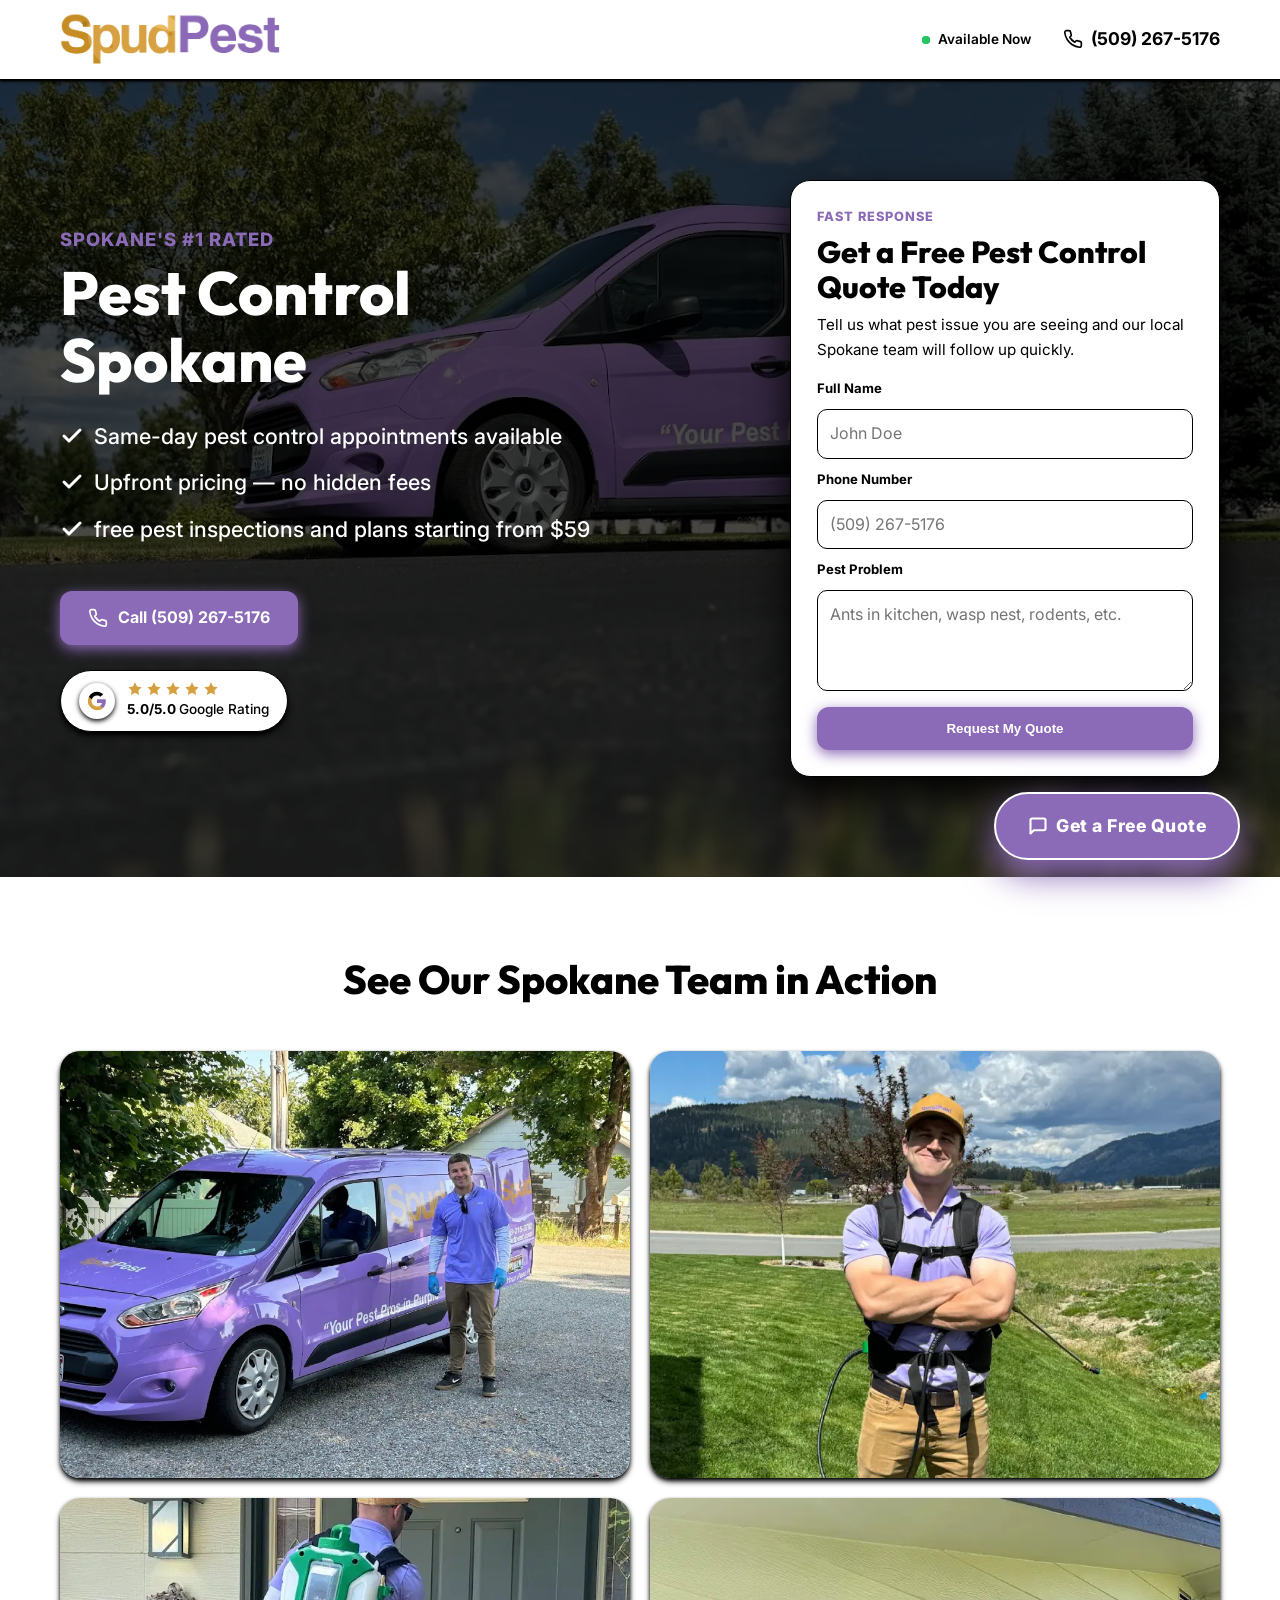
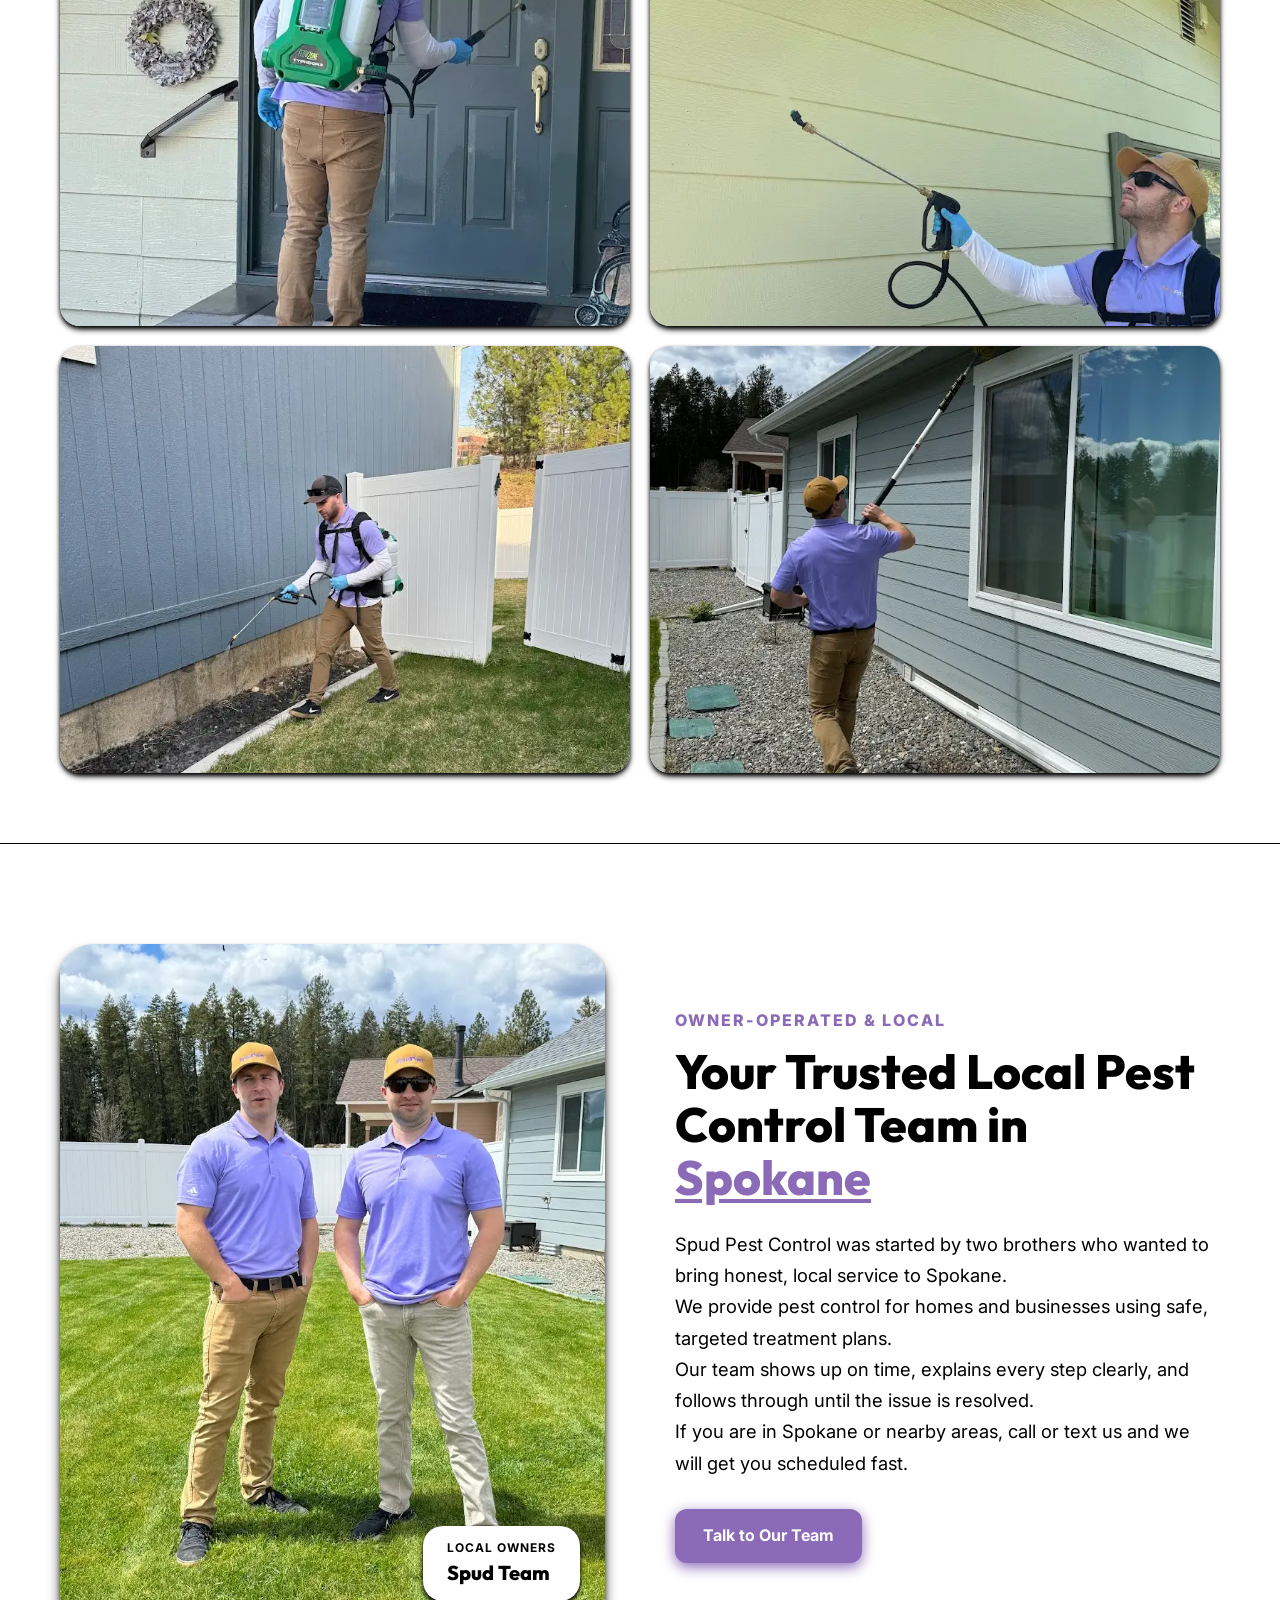
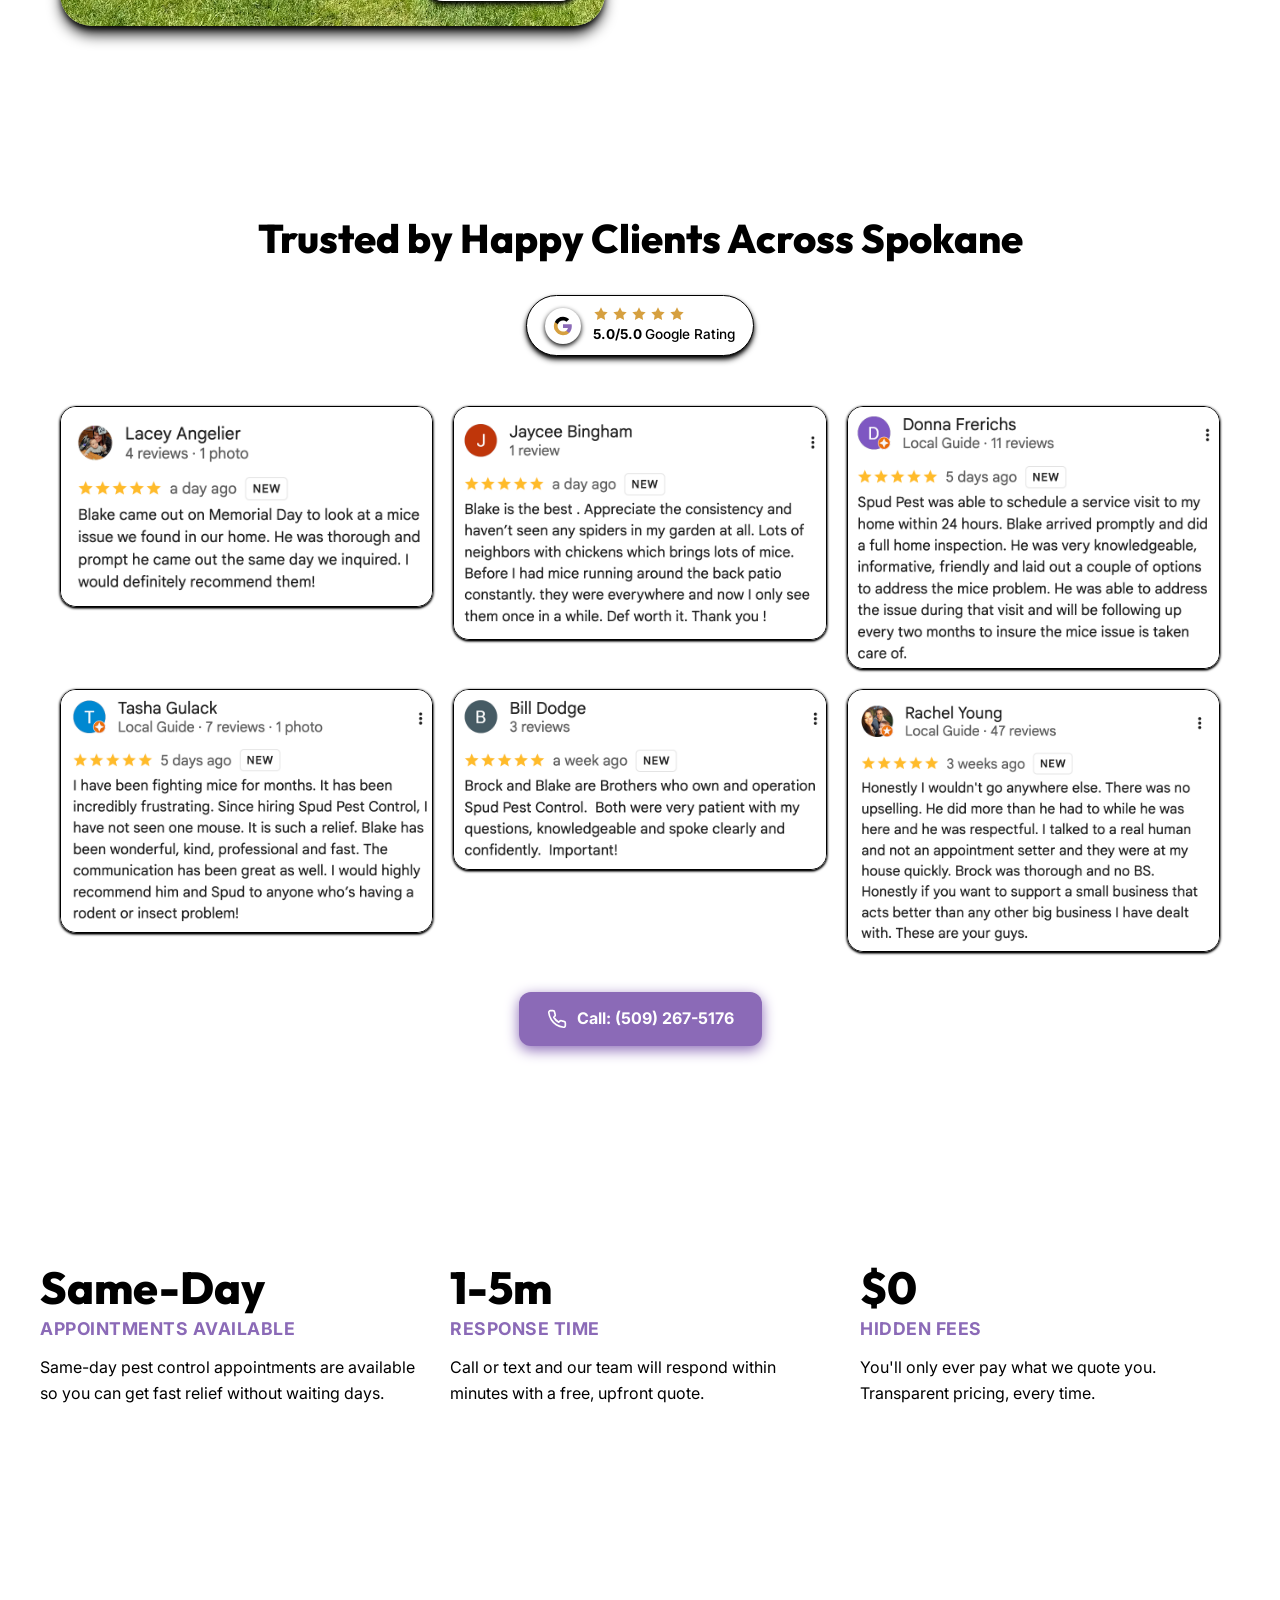
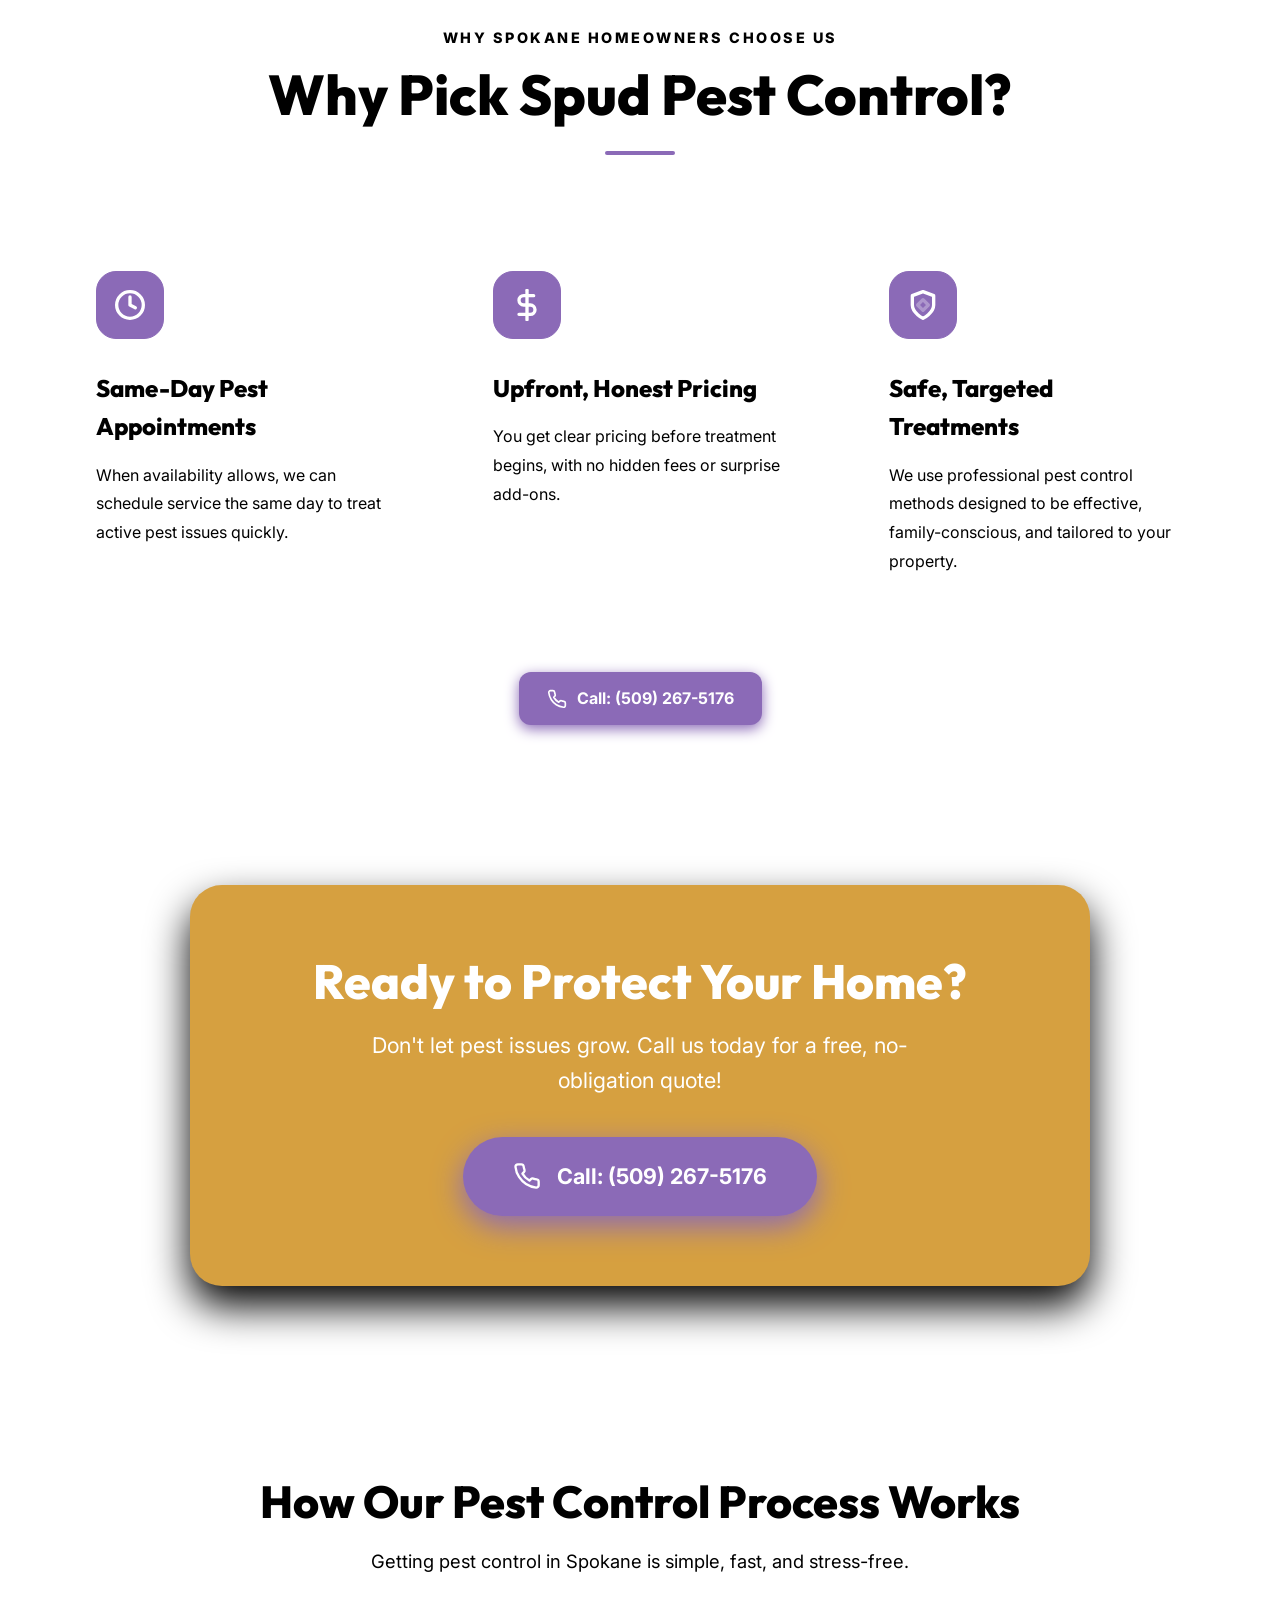
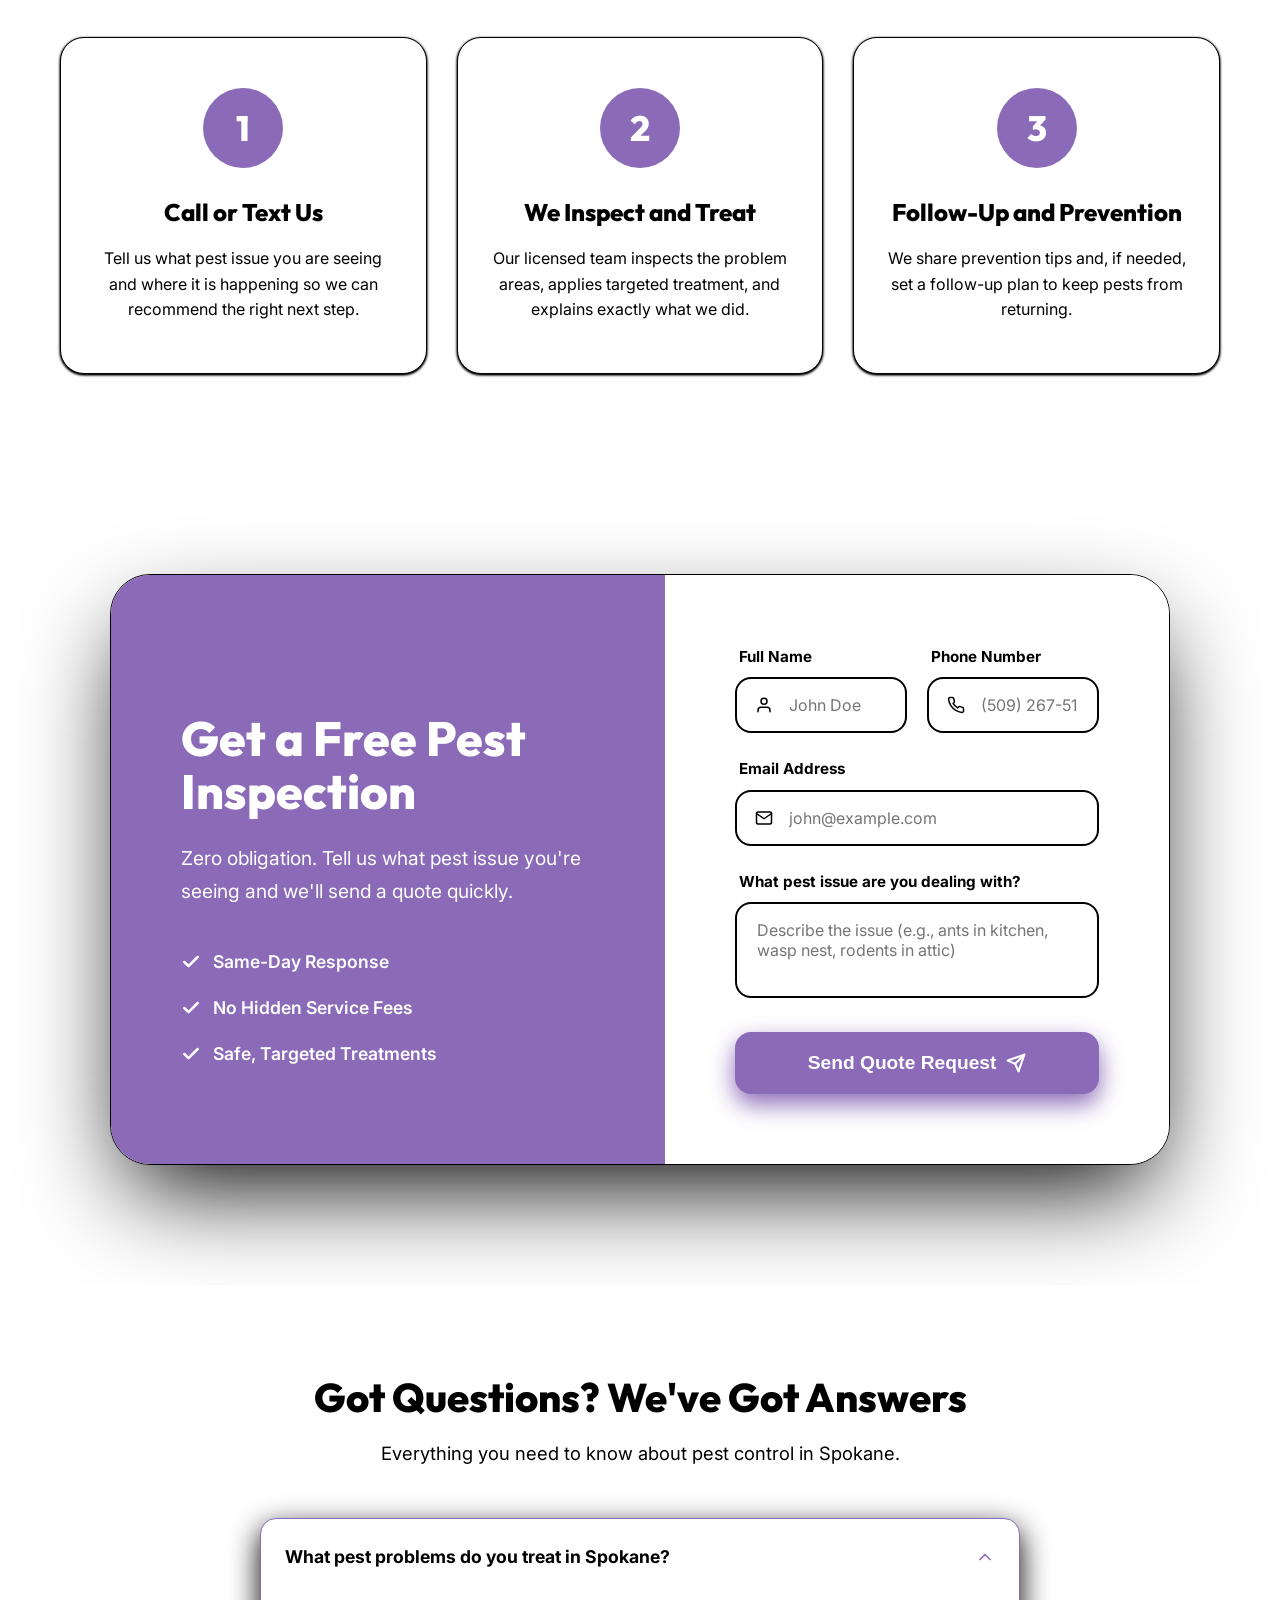
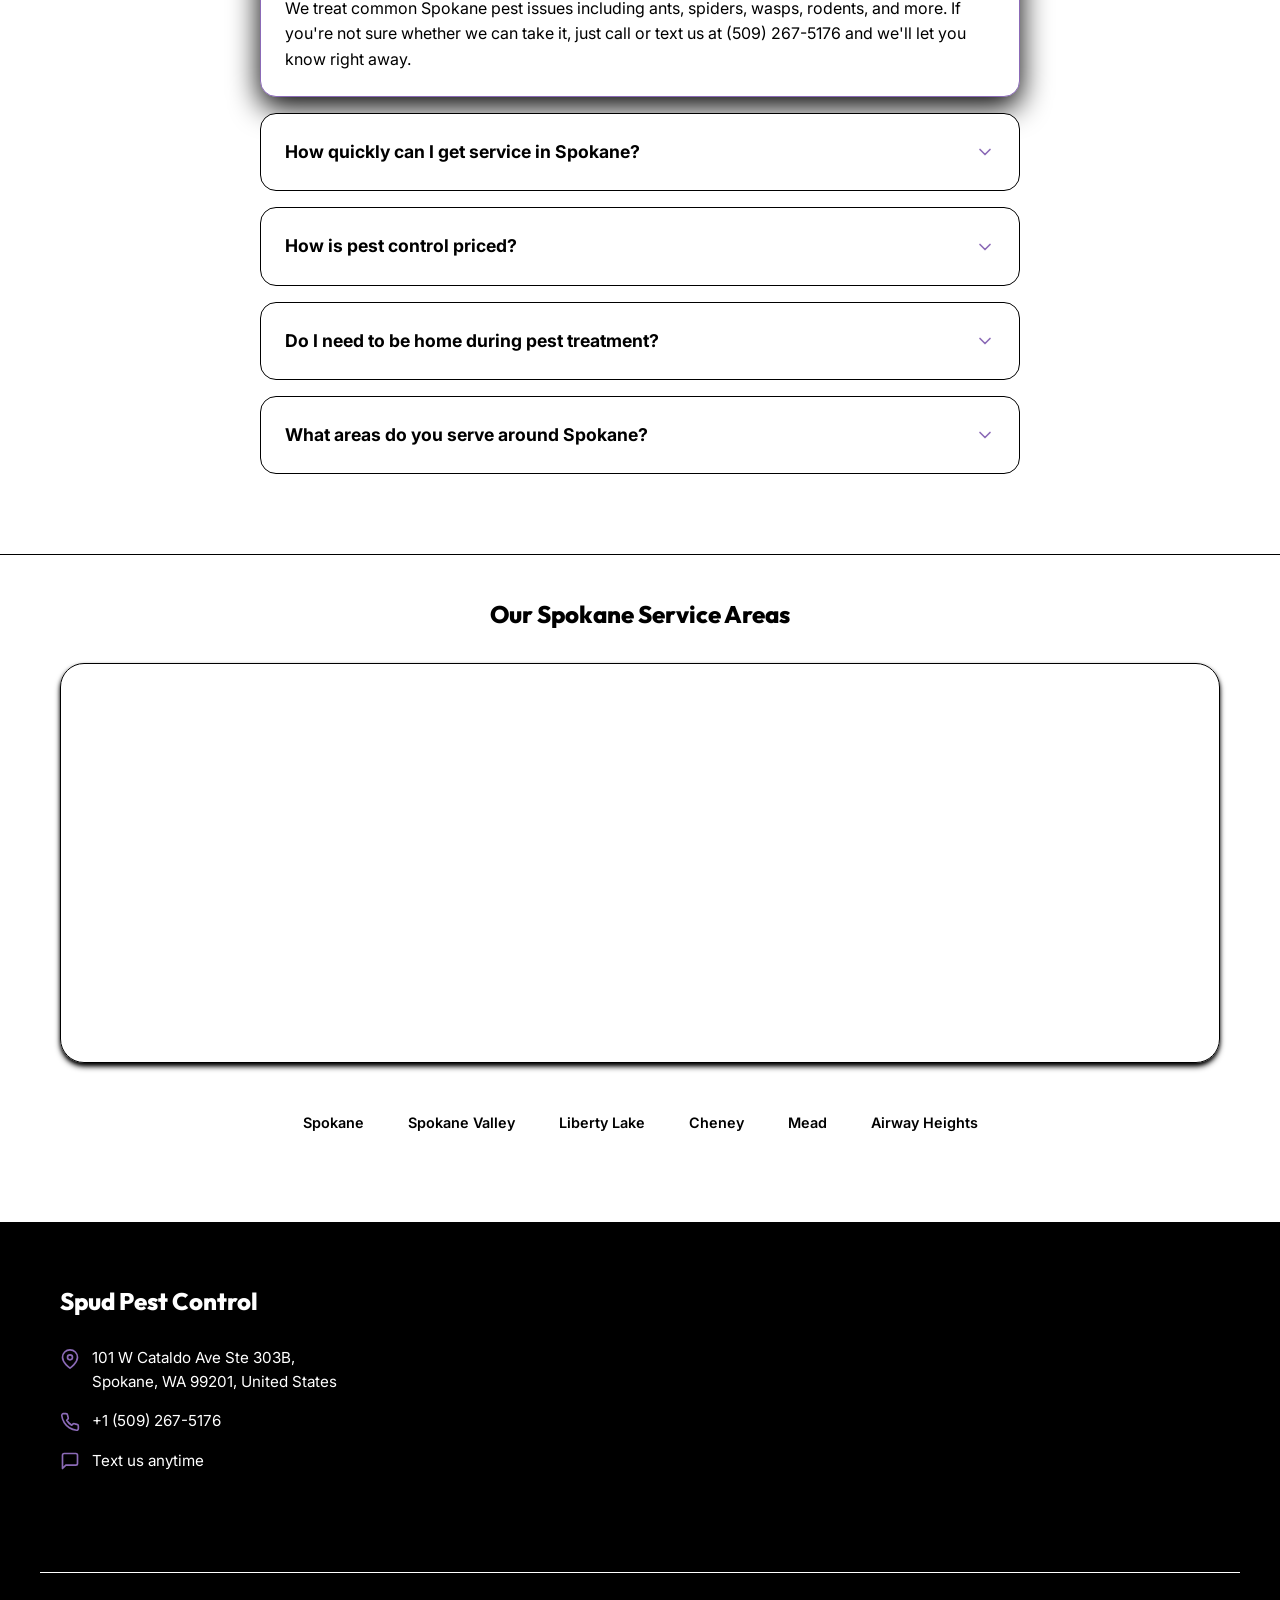
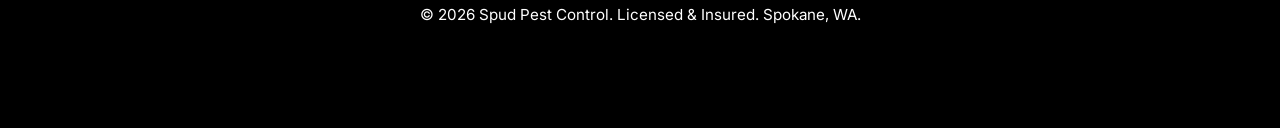
==== commit 0e73acd9: "Refresh pest-control copy across hero, value props, and process" ====
--- a/index.html
+++ b/index.html
@@ -100,7 +100,7 @@
                         </li>
                         <li style="display: flex; align-items: center; gap: 10px; text-align: left;">
                             <svg width="24" height="24" viewBox="0 0 24 24" fill="none" stroke="#ffffff" stroke-width="3" stroke-linecap="round" stroke-linejoin="round" style="flex-shrink: 0;"><polyline points="20 6 9 17 4 12"></polyline></svg>
-                            Serving Spokane County &amp; surrounding areas
+                            free pest inspections and plans starting from $59
                         </li>
                     </ul>
 
@@ -153,7 +153,7 @@
                 <aside class="hero-form-panel desktop-only" aria-label="Get a free pest quote">
                     <div class="hero-form-card">
                         <p class="hero-form-kicker">Fast Response</p>
-                        <h3>Get a Free Quote</h3>
+                        <h3>Get a Free Pest Control Quote Today</h3>
                         <p class="hero-form-copy">Tell us what pest issue you are seeing and our local Spokane team will follow up quickly.</p>
                         <form data-netlify="true" name="hero-pest-control-quote" class="hero-quick-form">
                             <input type="hidden" name="form-name" value="hero-pest-control-quote">
@@ -217,8 +217,7 @@
                     <p class="owner-subtitle">Owner-Operated & Local</p>
                     <h2 class="owner-title">Your Trusted Local Pest Control Team in <span class="highlight">Spokane</span></h2>
                     <div class="owner-blurb">
-                        <p><strong>Hi, we're the local team behind Spud Pest Control.</strong> We focus our services on Spokane and surrounding areas to ensure we provide the fastest, most reliable pest control in the region. Specializing in everything from comprehensive pest treatment for homes and businesses, our team is dedicated to serving our community with transparency and care.</p>
-                        <p>Our focus is safe treatment plans, clear communication, and reliable follow-up so your property stays protected year-round. If you're anywhere in Spokane or nearby areas, we're just a call or text away.</p>
+                        <p>Spud Pest Control was started by two brothers who wanted to bring honest, local service to Spokane.<br>We provide pest control for homes and businesses using safe, targeted treatment plans.<br>Our team shows up on time, explains every step clearly, and follows through until the issue is resolved.<br>If you are in Spokane or nearby areas, call or text us and we will get you scheduled fast.</p>
                     </div>
                     <div class="owner-cta">
                         <a href="tel:5092675176" class="btn btn-primary">Talk to Our Team</a>
@@ -299,9 +298,9 @@
                 <div class="stat-item-v2">
                     <div class="stat-main">
                         <div class="stat-value">Same-Day</div>
-                        <div class="stat-label">Pickup Available</div>
-                    </div>
-                    <p class="stat-desc">Book in the morning and we'll haul your pests away the same day — no waiting around.</p>
+                        <div class="stat-label">Appointments Available</div>
+                    </div>
+                    <p class="stat-desc">Same-day pest control appointments are available so you can get fast relief without waiting days.</p>
                 </div>
                 <div class="stat-item-v2">
                     <div class="stat-main">
@@ -344,8 +343,8 @@
                                 <circle cx="12" cy="12" r="10"/><polyline points="12 6 12 12 16 14"/>
                             </svg>
                         </div>
-                        <h3 class="card-title-v3">Same-Day Removal</h3>
-                        <p class="card-text-v3">Enjoy fast, same-day removal of furniture, mattresses, and appliances—saving you time!</p>
+                        <h3 class="card-title-v3">Same-Day Pest Appointments</h3>
+                        <p class="card-text-v3">When availability allows, we can schedule service the same day to treat active pest issues quickly.</p>
 
                     </div>
 
@@ -356,8 +355,8 @@
                                 <line x1="12" y1="1" x2="12" y2="23"/><path d="M17 5H9.5a3.5 3.5 0 0 0 0 7h5a3.5 3.5 0 0 1 0 7H6"/>
                             </svg>
                         </div>
-                        <h3 class="card-title-v3">Transparent, Affordable Pricing</h3>
-                        <p class="card-text-v3">Get clear, upfront quotes with no hidden fees on every pest control job.</p>
+                        <h3 class="card-title-v3">Upfront, Honest Pricing</h3>
+                        <p class="card-text-v3">You get clear pricing before treatment begins, with no hidden fees or surprise add-ons.</p>
 
                     </div>
 
@@ -369,8 +368,8 @@
                                 <path d="M12 8l-4 4 4 4 4-4-4-4z" opacity="0.3"/>
                             </svg>
                         </div>
-                        <h3 class="card-title-v3">Eco-Conscious Disposal</h3>
-                        <p class="card-text-v3">We recycle and donate items to reduce waste and support the Spokane County community.</p>
+                        <h3 class="card-title-v3">Safe, Targeted Treatments</h3>
+                        <p class="card-text-v3">We use professional pest control methods designed to be effective, family-conscious, and tailored to your property.</p>
 
                     </div>
 
@@ -426,22 +425,22 @@
                     <!-- Process Step 1 -->
                     <div style="background: var(--white); padding: 50px 30px; border-radius: 24px; text-align: center; box-shadow: var(--shadow-sm); border: 1px solid #000000; transition: transform 0.3s ease;">
                         <div style="width: 80px; height: 80px; background: #8b6ab7; color: #ffffff; border-radius: 50%; display: flex; align-items: center; justify-content: center; font-size: 2.2rem; margin: 0 auto 25px; font-weight: 800; font-family: 'Outfit', sans-serif;">1</div>
-                        <h3 style="font-size: 1.5rem; margin-bottom: 15px; color: var(--primary);">Call Us</h3>
-                        <p style="color: var(--text-light); line-height: 1.6;">Reach us at (509) 267-5176 for a free estimate. We'll give you an upfront price with no surprises.</p>
+                        <h3 style="font-size: 1.5rem; margin-bottom: 15px; color: var(--primary);">Call or Text Us</h3>
+                        <p style="color: var(--text-light); line-height: 1.6;">Tell us what pest issue you are seeing and where it is happening so we can recommend the right next step.</p>
                     </div>
                     
                     <!-- Process Step 2 -->
                     <div style="background: var(--white); padding: 50px 30px; border-radius: 24px; text-align: center; box-shadow: var(--shadow-sm); border: 1px solid #000000; transition: transform 0.3s ease;">
                         <div style="width: 80px; height: 80px; background: #8b6ab7; color: #ffffff; border-radius: 50%; display: flex; align-items: center; justify-content: center; font-size: 2.2rem; margin: 0 auto 25px; font-weight: 800; font-family: 'Outfit', sans-serif;">2</div>
-                        <h3 style="font-size: 1.5rem; margin-bottom: 15px; color: var(--primary);">We Schedule Your Pickup</h3>
-                        <p style="color: var(--text-light); line-height: 1.6;">Our team arrives at your Spokane location on time, fully equipped to handle any load — big or small.</p>
+                        <h3 style="font-size: 1.5rem; margin-bottom: 15px; color: var(--primary);">We Inspect and Treat</h3>
+                        <p style="color: var(--text-light); line-height: 1.6;">Our licensed team inspects the problem areas, applies targeted treatment, and explains exactly what we did.</p>
                     </div>
                     
                     <!-- Process Step 3 -->
                     <div style="background: var(--white); padding: 50px 30px; border-radius: 24px; text-align: center; box-shadow: var(--shadow-sm); border: 1px solid #000000; transition: transform 0.3s ease;">
                         <div style="width: 80px; height: 80px; background: #8b6ab7; color: #ffffff; border-radius: 50%; display: flex; align-items: center; justify-content: center; font-size: 2.2rem; margin: 0 auto 25px; font-weight: 800; font-family: 'Outfit', sans-serif;">3</div>
-                        <h3 style="font-size: 1.5rem; margin-bottom: 15px; color: var(--primary);">Pests Gone — Problem Solved</h3>
-                        <p style="color: var(--text-light); line-height: 1.6;">We haul everything away and leave your space clean. We recycle and donate where possible to reduce landfill waste.</p>
+                        <h3 style="font-size: 1.5rem; margin-bottom: 15px; color: var(--primary);">Follow-Up and Prevention</h3>
+                        <p style="color: var(--text-light); line-height: 1.6;">We share prevention tips and, if needed, set a follow-up plan to keep pests from returning.</p>
                     </div>
                 </div>
             </div>
@@ -455,7 +454,7 @@
                         <!-- Form Content -->
                         <div class="form-content-v2">
                             <span class="form-tag">Fast & Easy</span>
-                            <h2 class="form-title">Get a Free <span class="highlight">Pest Inspection Quote</span></h2>
+                            <h2 class="form-title">Get a Free <span class="highlight">Pest Inspection</span></h2>
                             <p class="form-description">Zero obligation. Tell us what pest issue you're seeing and we'll send a quote quickly.</p>
                             
                             <ul class="form-perks">
--- a/style.css
+++ b/style.css
@@ -735,7 +735,7 @@
 
 .team-grid {
     display: grid;
-    grid-template-columns: repeat(3, 1fr);
+    grid-template-columns: repeat(2, 1fr);
     gap: 20px;
 }
 
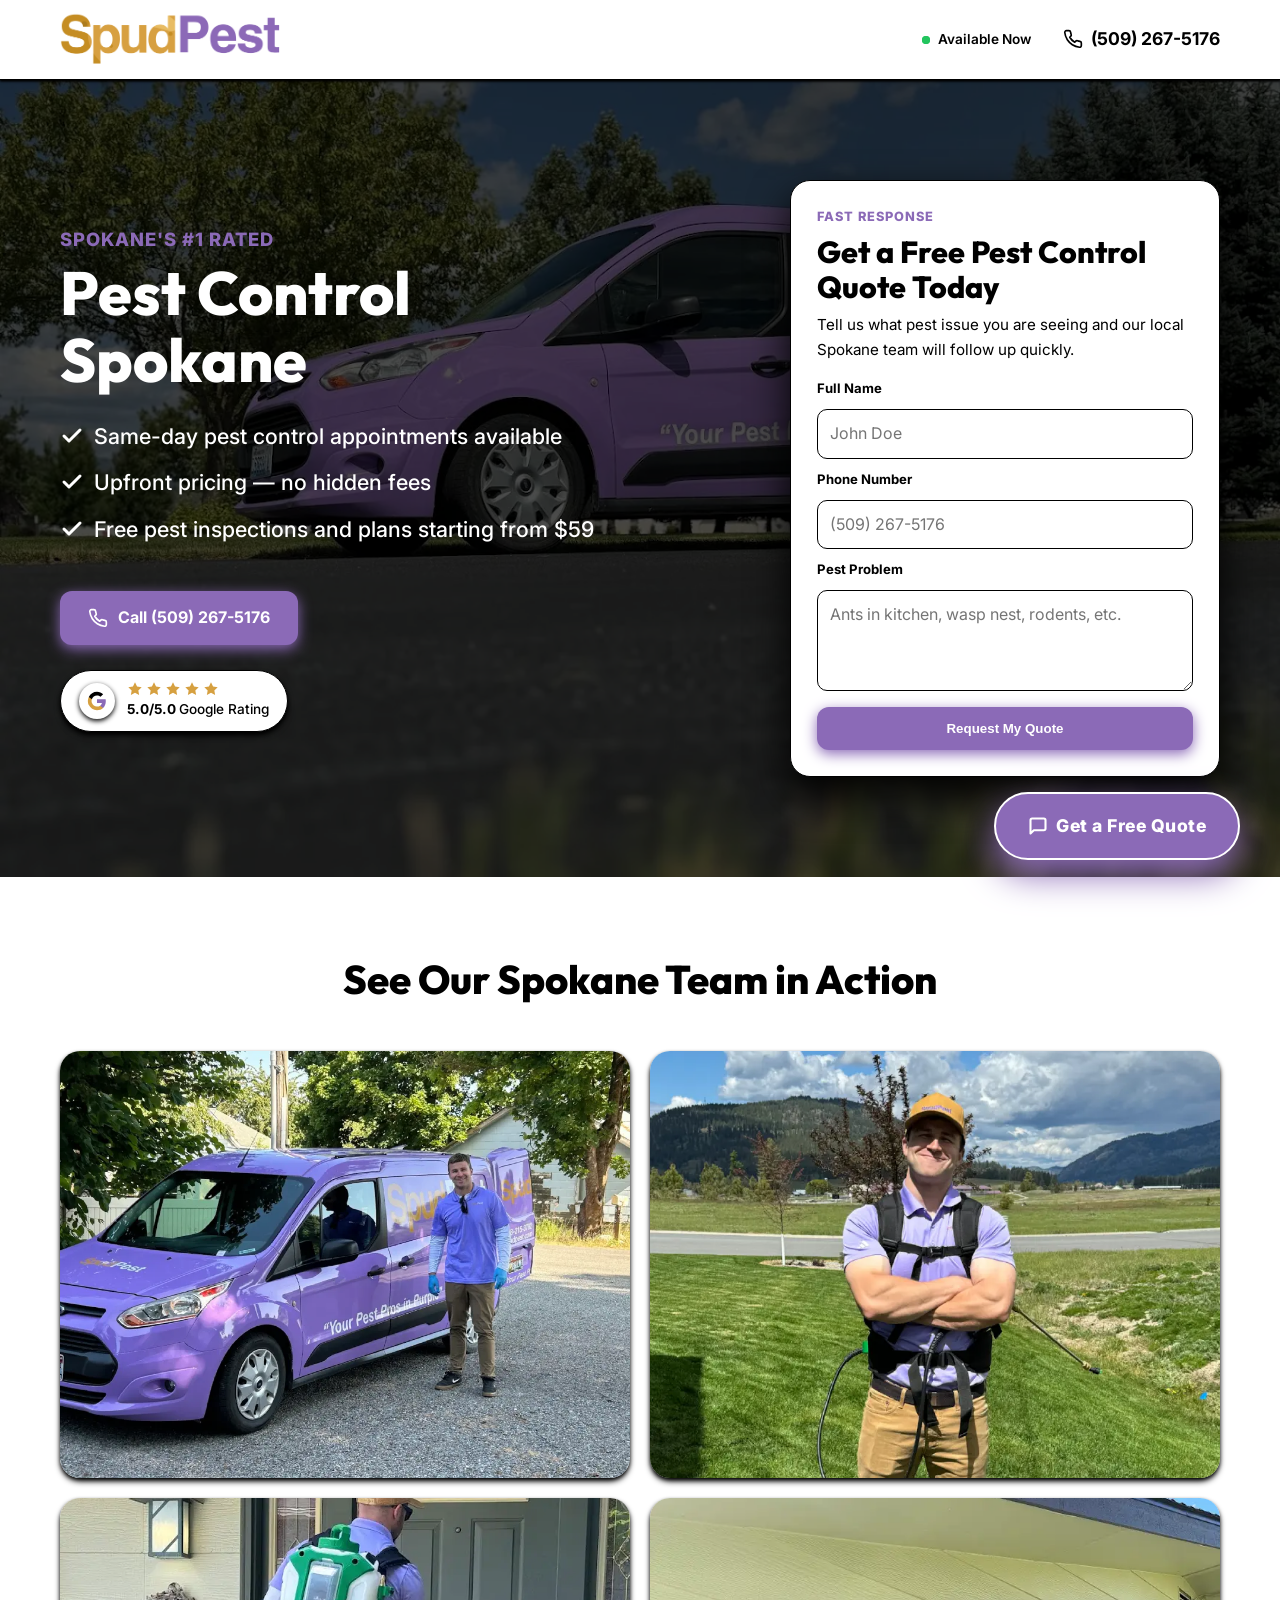
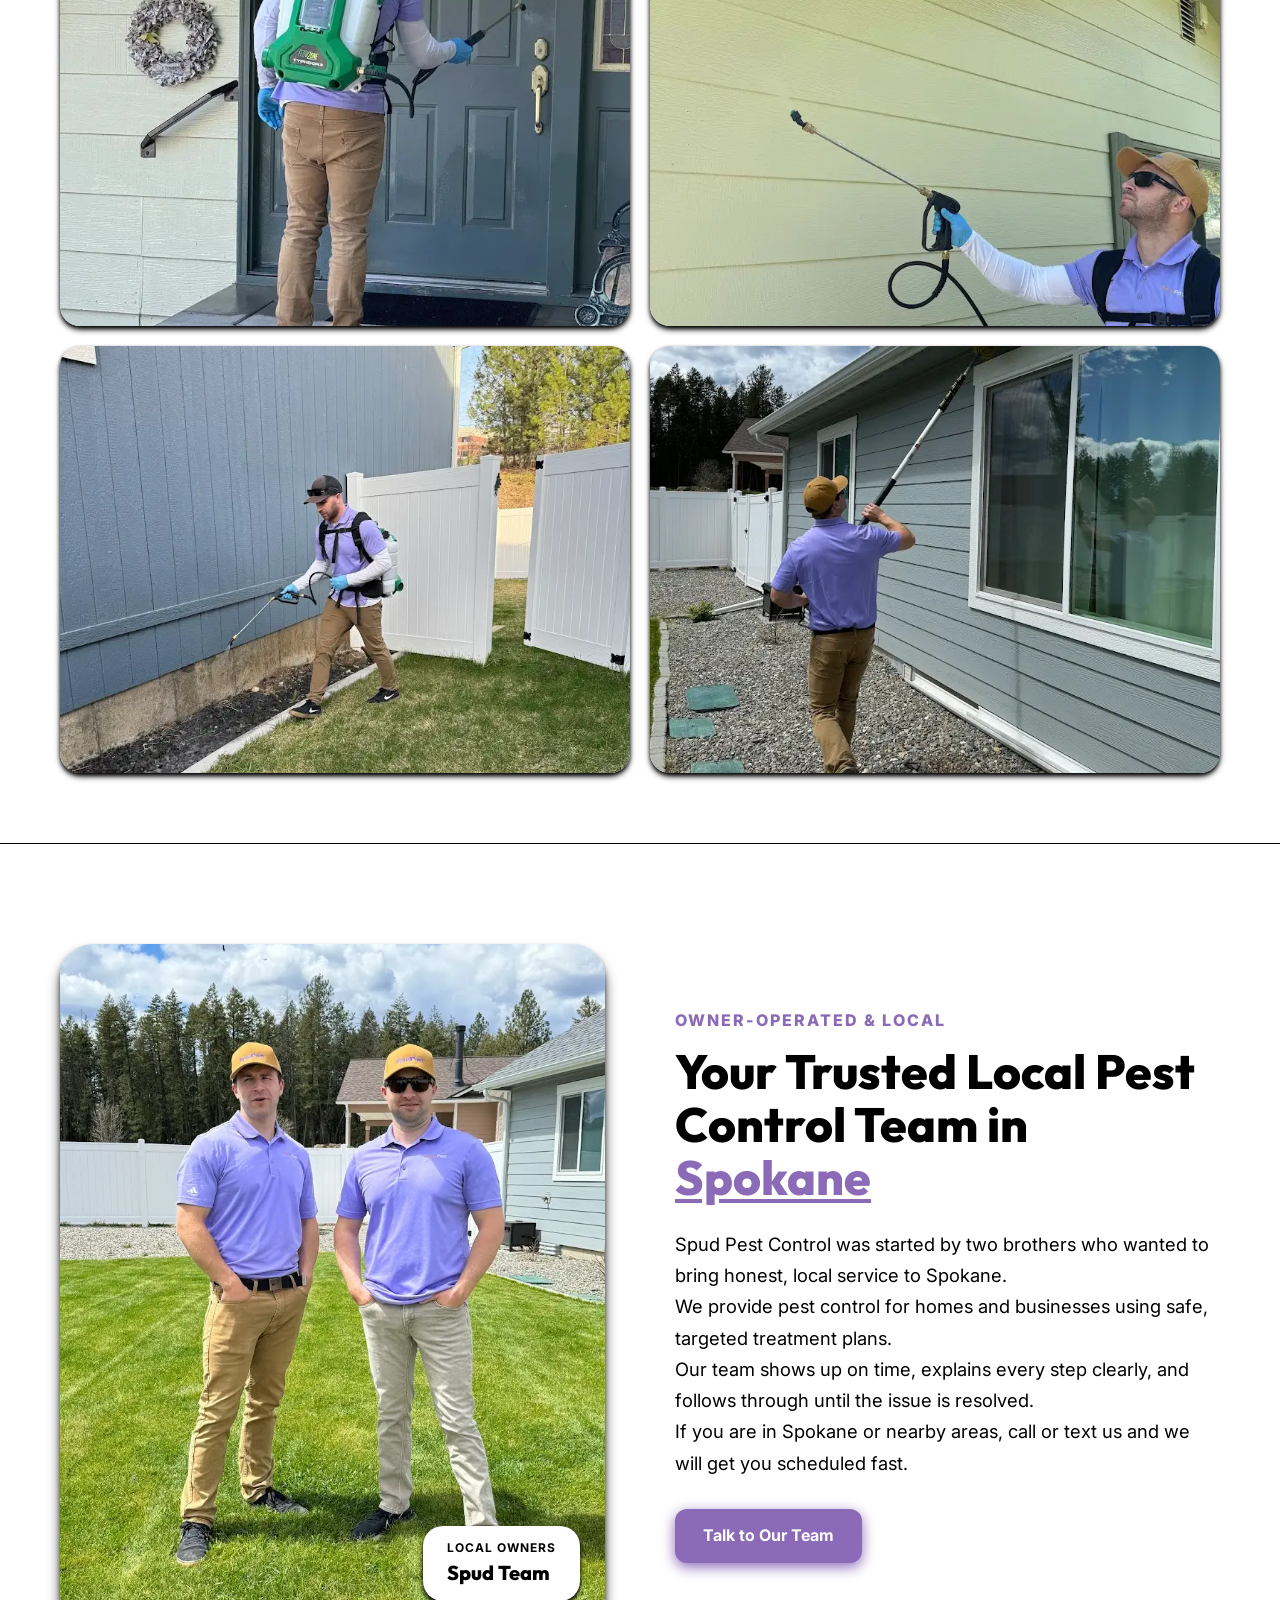
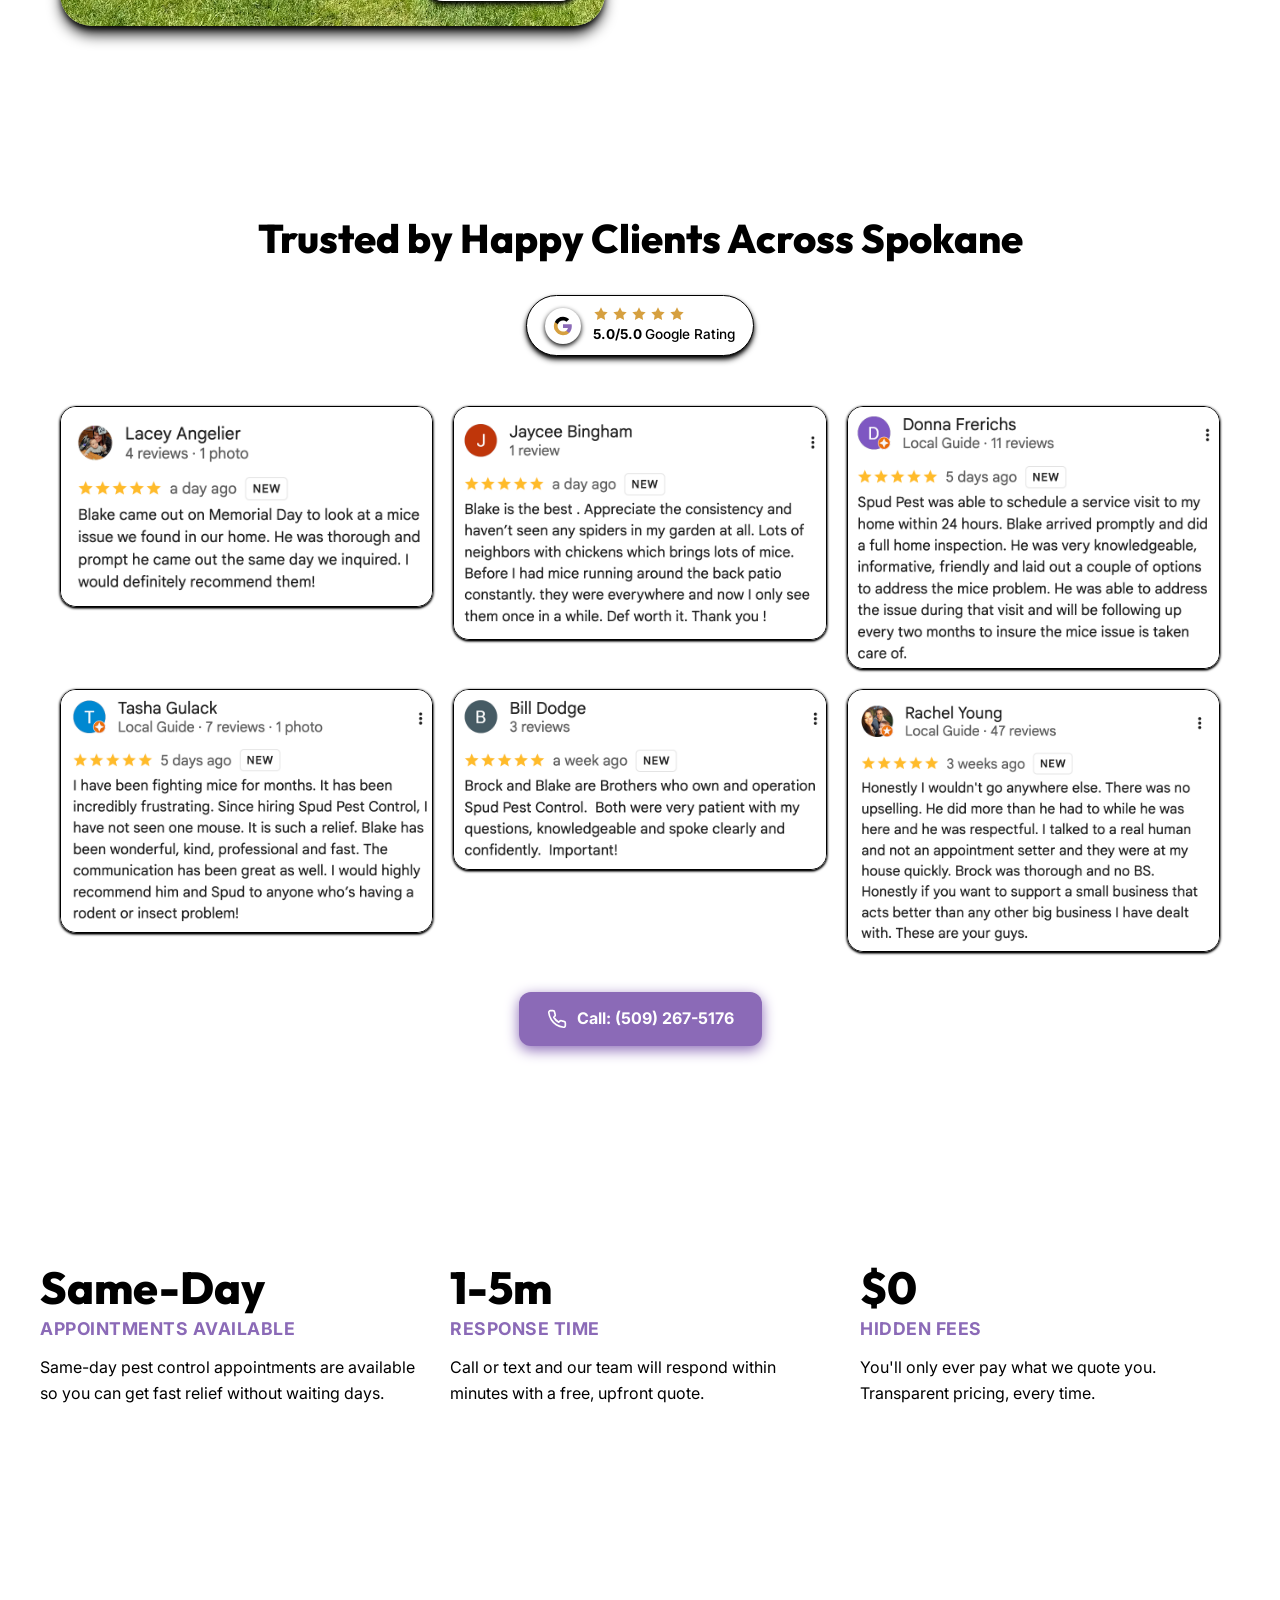
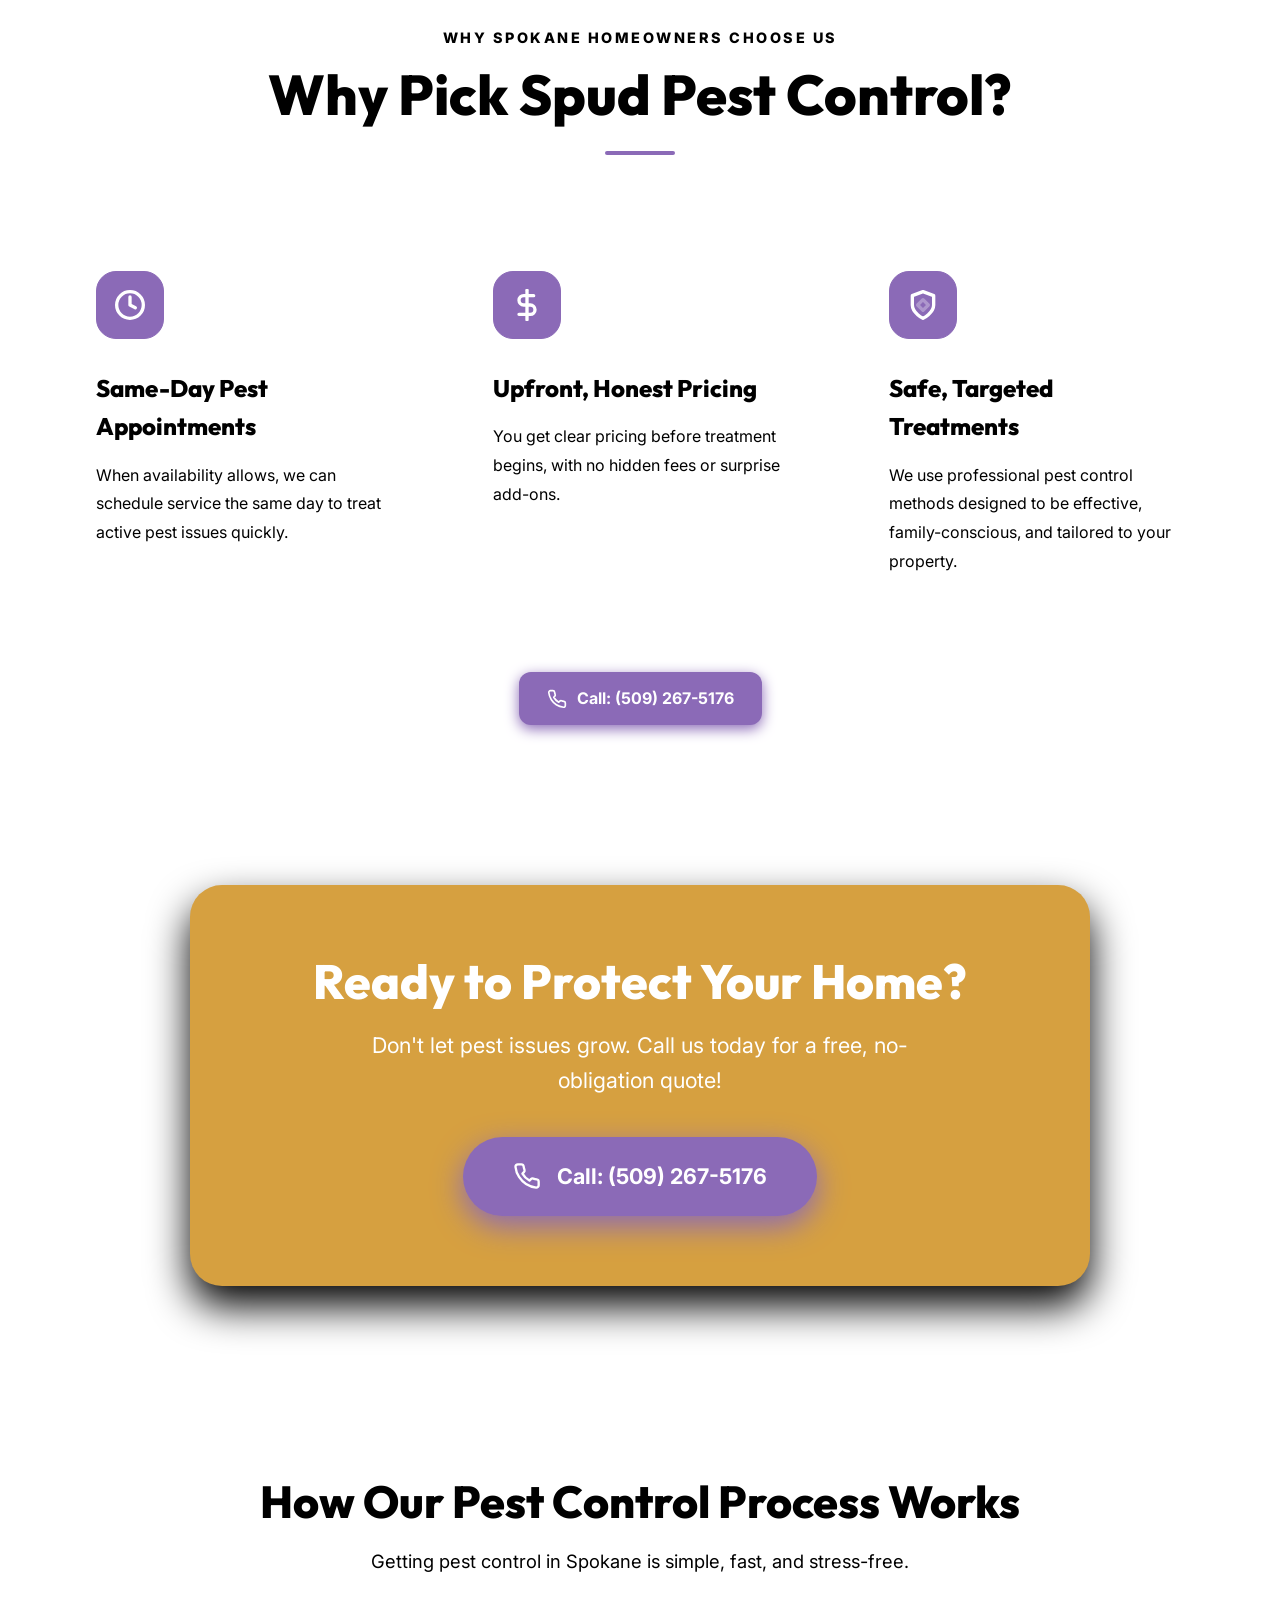
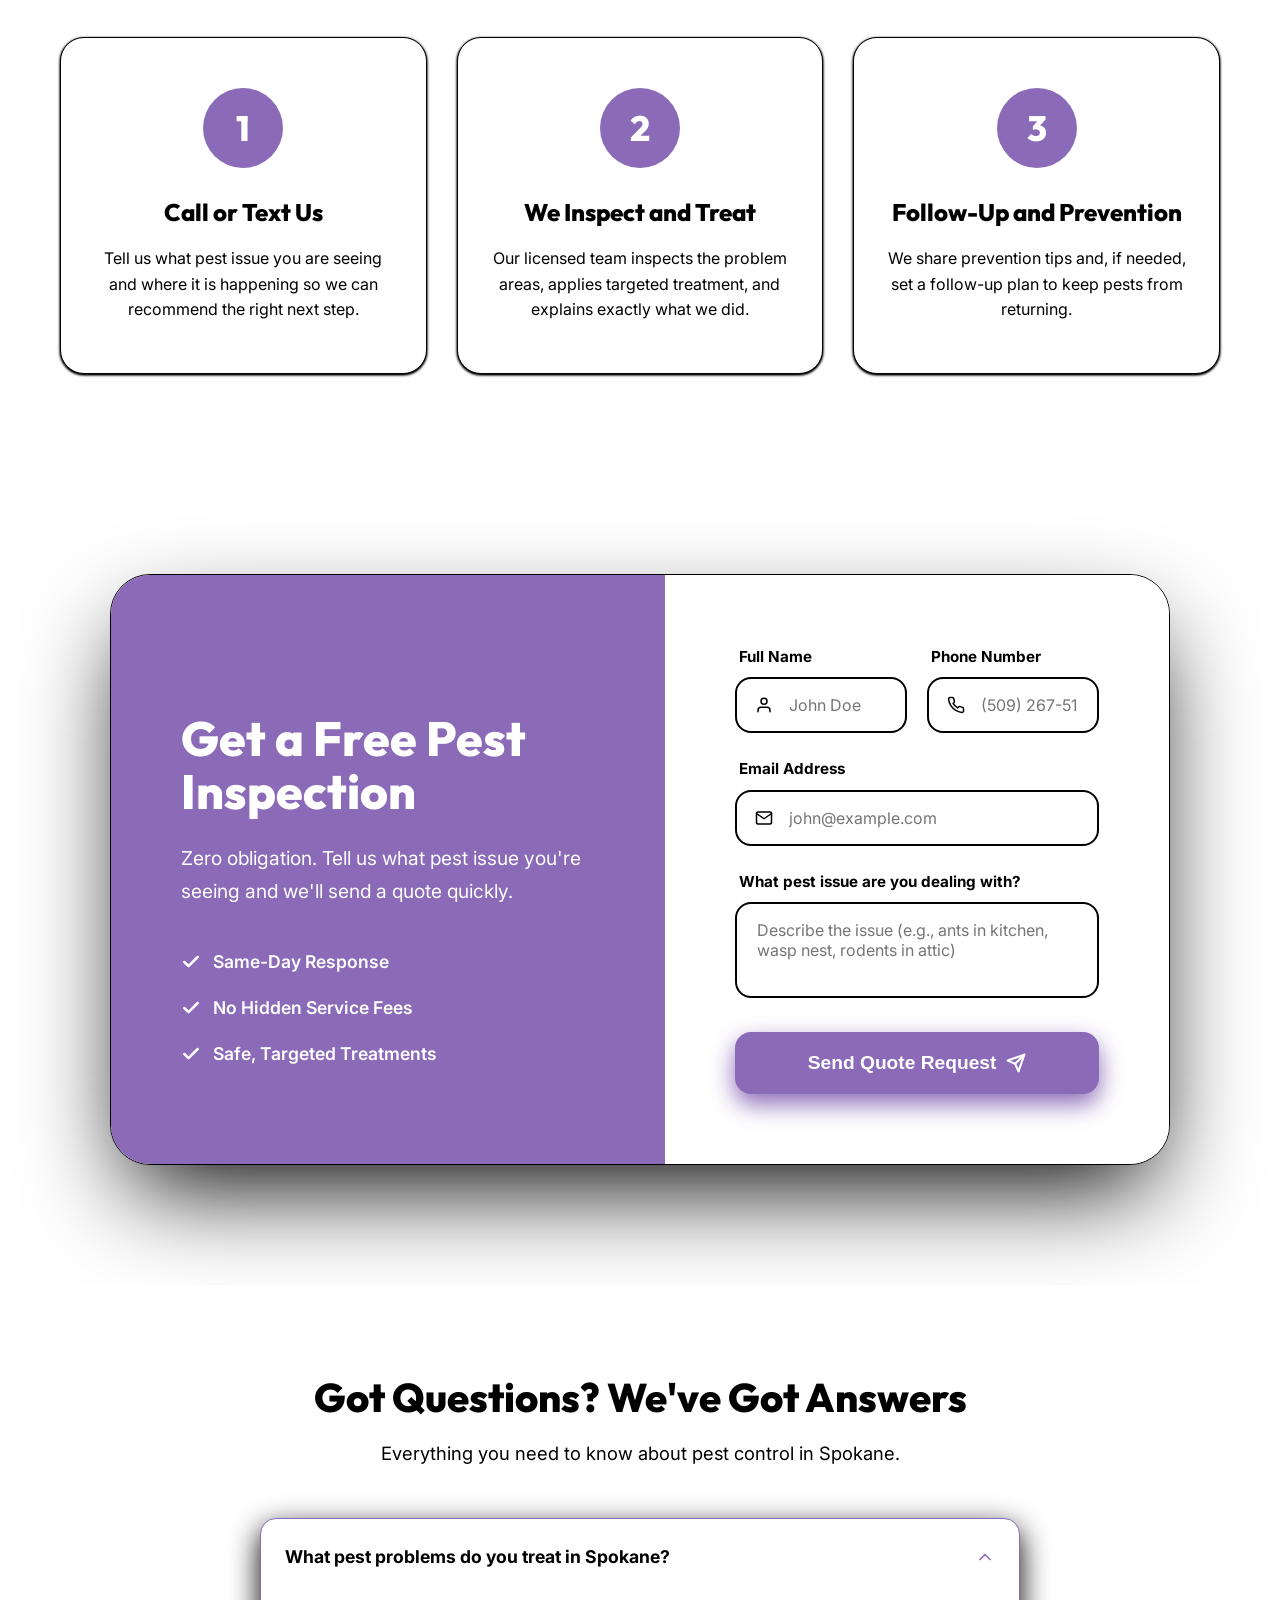
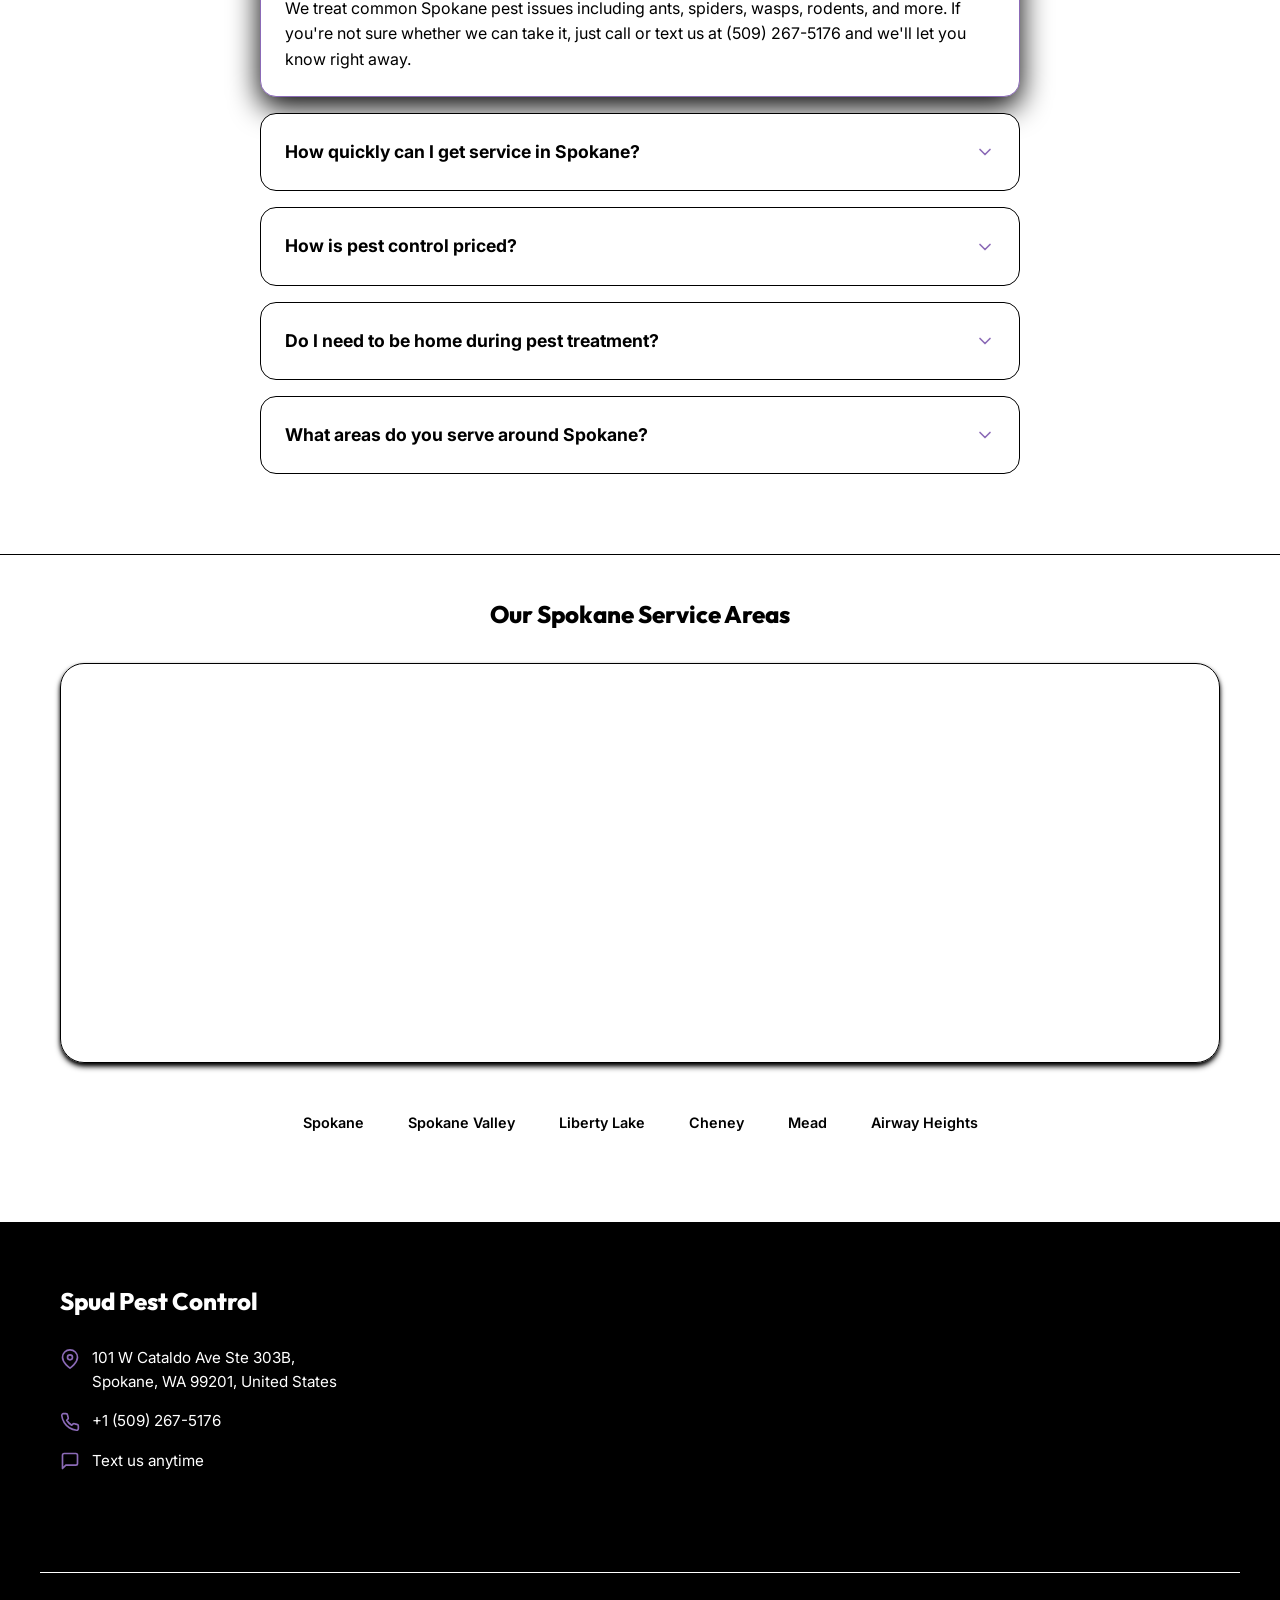
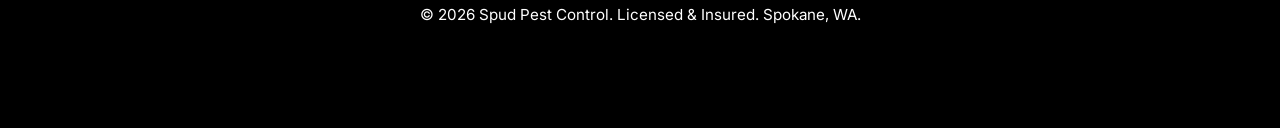
==== commit b44f1f0b: "Capitalize Free in hero inspection copy across pages" ====
--- a/index.html
+++ b/index.html
@@ -2,7 +2,28 @@
 <html lang="en">
 
 <head>
-<meta charset="UTF-8">
+    <!-- Google tag (gtag.js) -->
+    <script async src="https://www.googletagmanager.com/gtag/js?id=AW-16886402558"></script>
+    <script>
+      window.dataLayer = window.dataLayer || [];
+      function gtag(){dataLayer.push(arguments);}
+      gtag('js', new Date());
+
+      gtag('config', 'AW-16886402558');
+    </script>
+    <script>
+      gtag('config', 'AW-16886402558/s3vmCMK--7QcEP6biPQ-', {
+        'phone_conversion_number': '(509) 267-5176'
+      });
+    </script>
+    <meta charset="UTF-8">
+    <!-- Google Tag Manager -->
+    <script>(function(w,d,s,l,i){w[l]=w[l]||[];w[l].push({'gtm.start':
+new Date().getTime(),event:'gtm.js'});var f=d.getElementsByTagName(s)[0],
+j=d.createElement(s),dl=l!='dataLayer'?'&l='+l:'';j.async=true;j.src=
+'https://www.googletagmanager.com/gtm.js?id='+i+dl;f.parentNode.insertBefore(j,f);
+})(window,document,'script','dataLayer','GTM-WMSQX9ML');</script>
+    <!-- End Google Tag Manager -->
     <meta name="viewport" content="width=device-width, initial-scale=1.0">
     <title>Pest Control Spokane | Same-Day Pickup | Spud Pest Control</title>
     <meta name="description"
@@ -67,7 +88,7 @@
                     <span class="pulse-dot"></span>
                     Available Now
                 </div>
-                <a href="tel:5092675176" class="phone-link" id="header-call-link">
+                <a href="tel:5092675176" class="phone-link" id="header-call-link" onclick="gtag('event', 'conversion', {'send_to': 'AW-16886402558/s3vmCMK--7QcEP6biPQ-'});">
                     <svg class="phone-icon" viewBox="0 0 24 24" fill="none" stroke="currentColor" stroke-width="2"
                         stroke-linecap="round" stroke-linejoin="round">
                         <path
@@ -100,7 +121,7 @@
                         </li>
                         <li style="display: flex; align-items: center; gap: 10px; text-align: left;">
                             <svg width="24" height="24" viewBox="0 0 24 24" fill="none" stroke="#ffffff" stroke-width="3" stroke-linecap="round" stroke-linejoin="round" style="flex-shrink: 0;"><polyline points="20 6 9 17 4 12"></polyline></svg>
-                            free pest inspections and plans starting from $59
+                            Free pest inspections and plans starting from $59
                         </li>
                     </ul>
 
@@ -526,7 +547,7 @@
                 <div class="modal-body" style="text-align: center; padding: 20px 10px 40px;">
                     <div class="success-icon">✓</div>
                     <h3 style="font-size: 2rem; color: var(--primary); margin-bottom: 15px;">Request Received!</h3>
-                    <p style="font-size: 1.15rem; color: var(--text-light); line-height: 1.6; max-width: 400px; margin: 0 auto 30px;">Thanks for filling out the form! Our team will be in touch with you shortly.</p>
+                    <p style="font-size: 1.15rem; color: var(--text-light); line-height: 1.6; max-width: 430px; margin: 0 auto 30px;">Thanks for filling out the form. Someone will get back to you in the next few minutes.</p>
                     <button class="btn btn-primary close-modal-btn" style="width: 100%; border-radius: 50px; padding: 15px;">Awesome, Got it</button>
                 </div>
             </div>
@@ -695,41 +716,52 @@
                 }, { passive: true });
             }
 
-            // Form submission logic with Modal
-            const leadForm = document.getElementById("lead-form");
+            // Shared form submit tracking for Netlify forms
+            function trackFormSubmit(formName) {
+                document.body.setAttribute('data-form-status', 'form_submit');
+                window.dispatchEvent(new CustomEvent('form-submit-success', {
+                    detail: { formName }
+                }));
+
+                if (window.dataLayer) {
+                    window.dataLayer.push({
+                        event: 'form_submit',
+                        form_name: formName
+                    });
+                }
+
+                if (typeof window.gtag === 'function') {
+                    window.gtag('event', 'form_submit', {
+                        form_name: formName
+                    });
+                }
+            }
+
+            // Form submission logic with Modal (all Netlify forms via AJAX)
             const modal = document.getElementById("success-modal");
             const closeButtons = document.querySelectorAll(".close-modal, .close-modal-btn");
 
-            if (leadForm) {
-                leadForm.addEventListener("submit", function(e) {
+            document.querySelectorAll("form[data-netlify='true']").forEach((form) => {
+                form.addEventListener("submit", function(e) {
                     e.preventDefault();
-                    
-                    // Netlify AJAX submission (optional, but good for staying on page)
-                    const formData = new FormData(this);
+
+                    const formData = new FormData(form);
                     fetch("/", {
                         method: "POST",
                         body: new URLSearchParams(formData).toString(),
                         headers: { "Content-Type": "application/x-www-form-urlencoded" }
                     })
                     .then(() => {
-                        // Kick back a tag by triggering a custom event or adding a data attribute
-                        // Tracking removed for clean template.
-                        document.body.setAttribute('data-form-status', 'form_submit');
-                        window.dispatchEvent(new CustomEvent('form-submit-success'));
-                        
-                        // Show modal
-                        modal.style.display = "block";
-                        document.body.style.overflow = "hidden"; // Prevent scrolling
-                        leadForm.reset();
-                    })
-                    .catch(error => {
-                        console.error('Error submitting form:', error);
-                        // Tracking removed from template.
+                        trackFormSubmit(form.getAttribute('name') || 'netlify-form');
                         modal.style.display = "block";
                         document.body.style.overflow = "hidden";
+                        form.reset();
+                    })
+                    .catch((error) => {
+                        console.error('Error submitting form:', error);
                     });
                 });
-            }
+            });
 
             // Modal Close handlers
             closeButtons.forEach(btn => {
